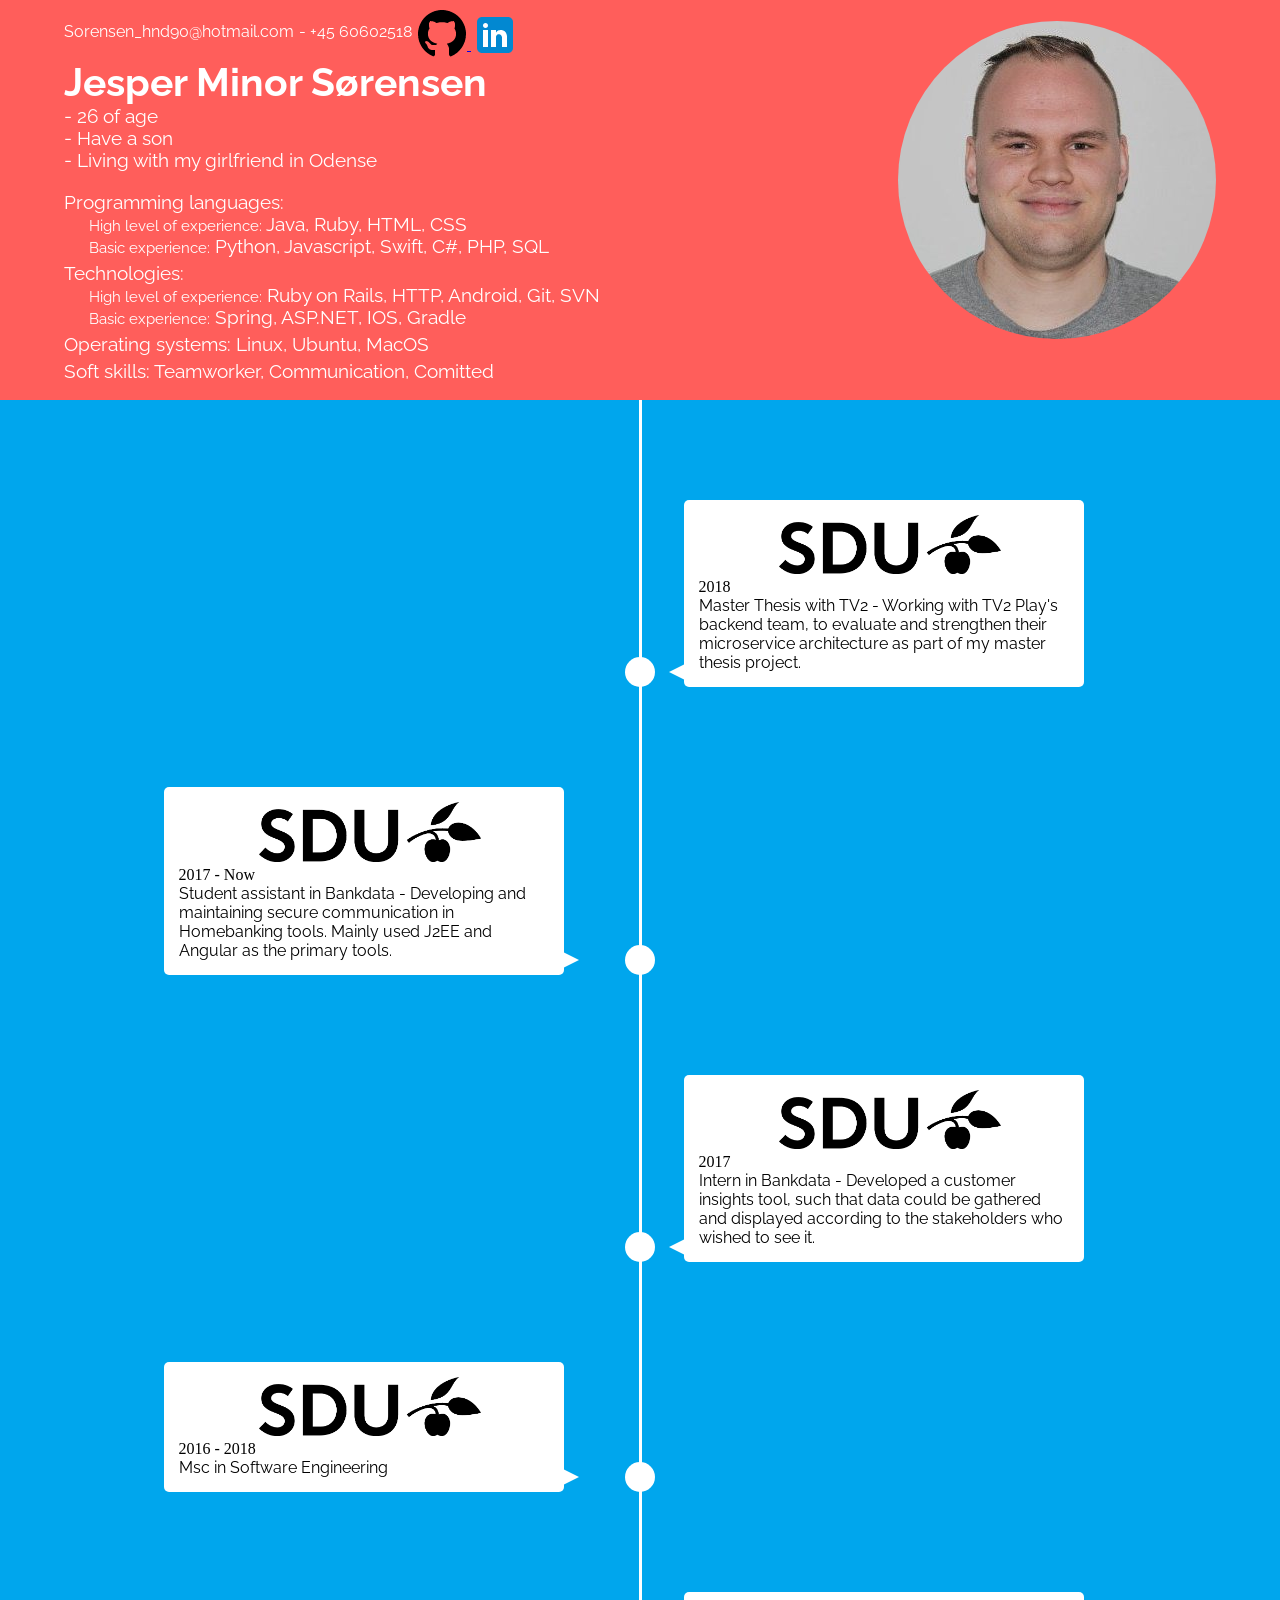
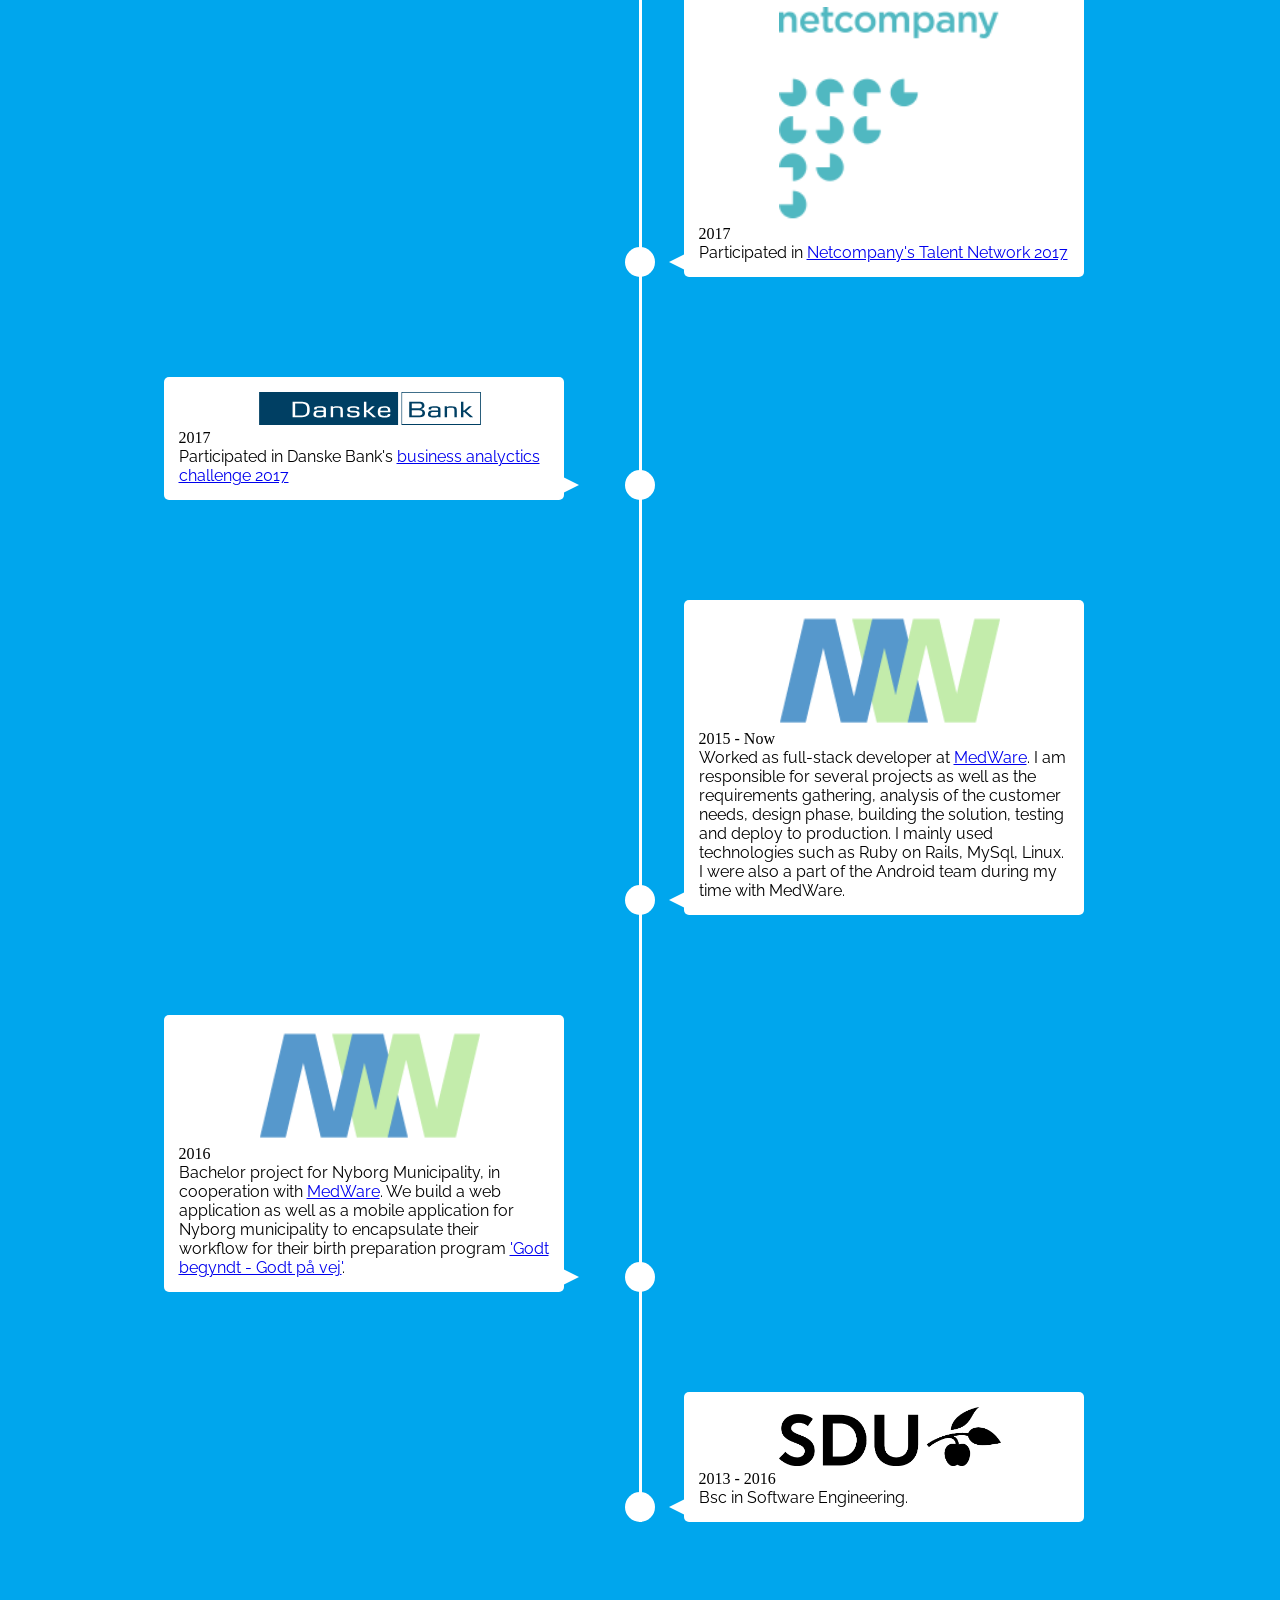
==== index.html @ 46b42d64 "Update of CV" ====
<!DOCTYPE html>
<html>

<head>
  <meta charset="UTF-8">
  <meta name="viewport" content="width=device-width" />
  <title>Jesper Minor Sørensen</title>
  <link rel="stylesheet" type="text/css" href="resume.css">
  <link rel="stylesheet" type="text/css" href="content.css">
  <link href="https://fonts.googleapis.com/css?family=Palanquin+Dark" rel="stylesheet">
  <link href="https://fonts.googleapis.com/css?family=Raleway" rel="stylesheet">
</head>

<body>
  <section class="intro-container">
    <div class="container">
      <div class="contact">
        <a href="https://github.com/min90">
          <img class="thumbnail" src="Images/github.png" alt="Github" title="Github profile" />
        </a>
        <a href="https://www.linkedin.com/in/jemiso/">
          <img class="thumbnail" src="Images/LinkedIn-48.png" alt="LinkedIn" title="LinkedIn profile" />
        </a>
        <p class="contact-info">
          Sorensen_hnd90@hotmail.com
        </p>
        <p class="contact-info">
          - +45 60602518
        </p>
      </div>
      <h1 class="headline">Jesper Minor Sørensen</h1>
      <ul class="facts">
        <li>
          <span> - </span>26 of age
        </li>
        <li>
          <span> - </span>Have a son
        </li>
        <li>
          <span> - </span>Living with my girlfriend in Odense
        </li>
      </ul>
      <img class="profile-image" src="Images/profile.jpg" alt="Profile Image" title="Jesper"/>
      <div class="skills">
        <p class="info"><span>Programming languages: </span><br/>
          <span class="info-headline">High level of experience:</span> Java, Ruby, HTML, CSS<br/>
          <span class="info-headline">Basic experience:</span> Python, Javascript, Swift, C#, PHP, SQL</p>
        <p class="info">Technologies:<br/>
        <span class="info-headline">High level of experience:</span> Ruby on Rails, HTTP, Android, Git, SVN</br>
        <span class="info-headline">Basic experience:</span> Spring, ASP.NET, IOS, Gradle</br></p>

        <p class="info">Operating systems: Linux, Ubuntu, MacOS <br></p>
        <p class="info">Soft skills: Teamworker, Communication, Comitted</br></p>
      </div>
    </div>
  </section>
    <section class="timeline">
      <ul>
        <li>
          <div>
            <img class="img-stock" src="Images/sdu.png" /><br/>
            <time>2018</time><br/>
            <p class="info">
              Master Thesis with TV2 - Working with TV2 Play's backend team, to evaluate and strengthen their microservice architecture as part of my master thesis project.
            </p>
          </div>
        </li>
         <li>
          <div>
            <img class="img-stock" src="Images/sdu.png" /><br/>
            <time>2017 - Now</time><br/>
            <p class="info">
              Student assistant in Bankdata - Developing and maintaining secure communication in Homebanking tools. Mainly used J2EE and Angular as the primary tools.
            </p>
          </div>
        </li>
        <li>
          <div>
            <img class="img-stock" src="Images/sdu.png" /><br/>
            <time>2017</time><br/>
            <p class="info">
              Intern in Bankdata - Developed a customer insights tool, such that data could be gathered and displayed according to the stakeholders who wished to see it.
            </p>
          </div>
        </li>
        <li>
          <div>
            <img class="img-stock" src="Images/sdu.png" /><br/>
            <time>2016 - 2018</time><br/>
            <p class="info">
              Msc in Software Engineering
            </p>
          </div>
        </li>
        <li>
          <div>
            <img class="img-stock" src="Images/Footer-logo-lightblue.png" /><br/>
            <time>2017</time><br/>
            <p class="info">
              Participated in
              <a href="https://www.netcompany.com/da/events/Netcompany%20Talent%20Network">Netcompany's Talent Network 2017</a>
            </p>
          </div>
        </li>
        <li>
          <div>
            <img class="img-stock" src="Images/danske-bank-logo.svg" /><br/>
            <time>2017</time><br/>
            <p class="info">
              Participated in Danske Bank's
              <a href="http://danskebank.dk/ressources/campaign-pages/business-analytics-challenge">business analyctics challenge 2017</a>
            </p>
          </div>
        </li>
        <li>
          <div>
            <img class="img-stock" src="Images/avatar.png" /><br/>
            <time>2015 - Now</time><br/>
            <p class="info">
              Worked as full-stack developer at <a href="http://www.medware.dk">MedWare</a>. I am responsible for several projects as well as the requirements
              gathering, analysis of the customer needs, design phase, building the solution, testing and deploy to production.
              I mainly used technologies such as Ruby on Rails, MySql, Linux.
              I were also a part of the Android team during my time with MedWare.
            </p>
          </div>
        </li>
        <li>
          <div>
            <img class="img-stock" src="Images/avatar.png" /><br/>
            <time>2016</time><br/>
            <p class="info">
              Bachelor project for Nyborg Municipality, in cooperation with <a href="http://www.medware.dk">MedWare</a>.
              We build a web application as well as a mobile application for Nyborg municipality to encapsulate their workflow
              for their birth preparation program <a href="http://www.nyborg.dk/da/Borger/Sundhed/Sundhedsplejen/Godt-begyndt,-Godt-p%C3%A5-vej">'Godt begyndt - Godt på vej'</a>.
            </p>
          </div>
        </li>
        <li>
          <div>
            <img class="img-stock" src="Images/sdu.png" /><br/>
            <time>2013 - 2016</time><br/>
            <p class="info">
              Bsc in Software Engineering.
            </p>
          </div>
        </li>
      </ul>
    </section>
</body>

</html>
---- resume.css ----
*,
*::before,
*::after {
  margin: 0;
  padding: 0;
  box-sizing: border-box;
}

.intro-container {
  background-color: #FF5E5B;
}

.container {
  width: 90%;
  height: 400px;
  margin: 0 auto;
  max-width: 1200px;
}

.timeline ul li {
  list-style-type: none;
  position: relative;
  width: 3px;
  margin: 0 auto;
  padding-top: 100px;
  background: #fff;
}

.timeline ul li::after {
  content: '';
  position: absolute;
  left: 50%;
  bottom: 0;
  transform: translateX(-50%);
  width: 30px;
  height: 30px;
  border-radius: 50%;
  background: inherit;
}

.timeline ul li div {
  position: relative;
    bottom: 0;
  width: 400px;
  padding: 15px;
  border-radius: 5px;
  background: #fff;
}

.timeline ul li div::before {
  content: '';
  position: absolute;
  bottom: 7px;
  width: 0;
  height: 0;
  border-style: solid;
}

.timeline ul li div .img-stock {
  position: relative;
  left: 80px;
  width: 60%;

}

.timeline ul li:nth-child(odd) div {
  left: 45px;
}

.timeline ul li:nth-child(odd) div::before {
  left: -15px;
  border-width: 8px 16px 8px 0;
  border-color: transparent #fff transparent transparent;
}

.timeline ul li:nth-child(even) div {
  left: -475px;
}

.timeline ul li:nth-child(even) div::before {
  right: -15px;
  border-width: 8px 0 8px 16px;
  border-color: transparent transparent transparent #fff;
}

.timeline ul li div .info {
  font-family: 'Raleway', sans-serif;
}

@media screen and (max-width: 900px) {
  .timeline ul li div {
    width: 250px;
  }
  .timeline ul li:nth-child(even) div {
    left: -289px; /*250+45-6*/
  }
}

@media screen and (max-width: 600px) {
  .timeline ul li {
    margin-left: 20px;
  }

  .timeline ul li div {
    width: calc(100vw - 91px);
  }

  .timeline ul li:nth-child(even) div {
    left: 45px;
  }

  .timeline ul li:nth-child(even) div::before {
    left: -15px;
    border-width: 8px 16px 8px 0;
    border-color: transparent #fff transparent transparent;
  }
}
---- content.css ----
body {
  background-color: #00A6ED;
  box-sizing: border-box;
  padding-bottom: 100px;
}

.headline {
  padding-top: 5px;
  font-family: 'Raleway', sans-serif;
  font-size: 39px;
  text-align: left;
  color: #fff;
}

.contact {

}

.contact-info {
  padding-top: 22px;
  padding-right: 5px;
  float: left;
  font-size: 1.0em;
  font-family: 'Raleway', sans-serif;
  color: #fff;
}

.facts {
  list-style: none;
}

.facts li {
       color: #fff;
       position: relative;
       border-radius: 0em 2px 1em 1em;
       font-size: 1.2em;
       font-family: 'Raleway', sans-serif;
}

.profile-image {
  margin-top: -150px;
  border-radius: 50%;
  float: right;
}

.thumbnail {
  border-radius: 4px;
  padding-top: 9px;
  margin-bottom: -9px;
  transition: all .2s ease-in-out;
}

.thumbnail:hover {
    cursor: pointer;
    transform: scale(1.2);
}

.skills .info-headline {
  padding-left: 25px;
  font-size: 15px;
}

.skills {
  padding-top: 20px;
}

.skills .info {
  color: #fff;
  position: relative;
  font-size: 1.2em;
  font-family: 'Raleway', sans-serif;
  padding-bottom: 5px;
}

@media screen and (max-width: 600px) {
  .profile-image {
    margin-top: -200px;
    border-radius: 50%;
    float: right;
  }

}
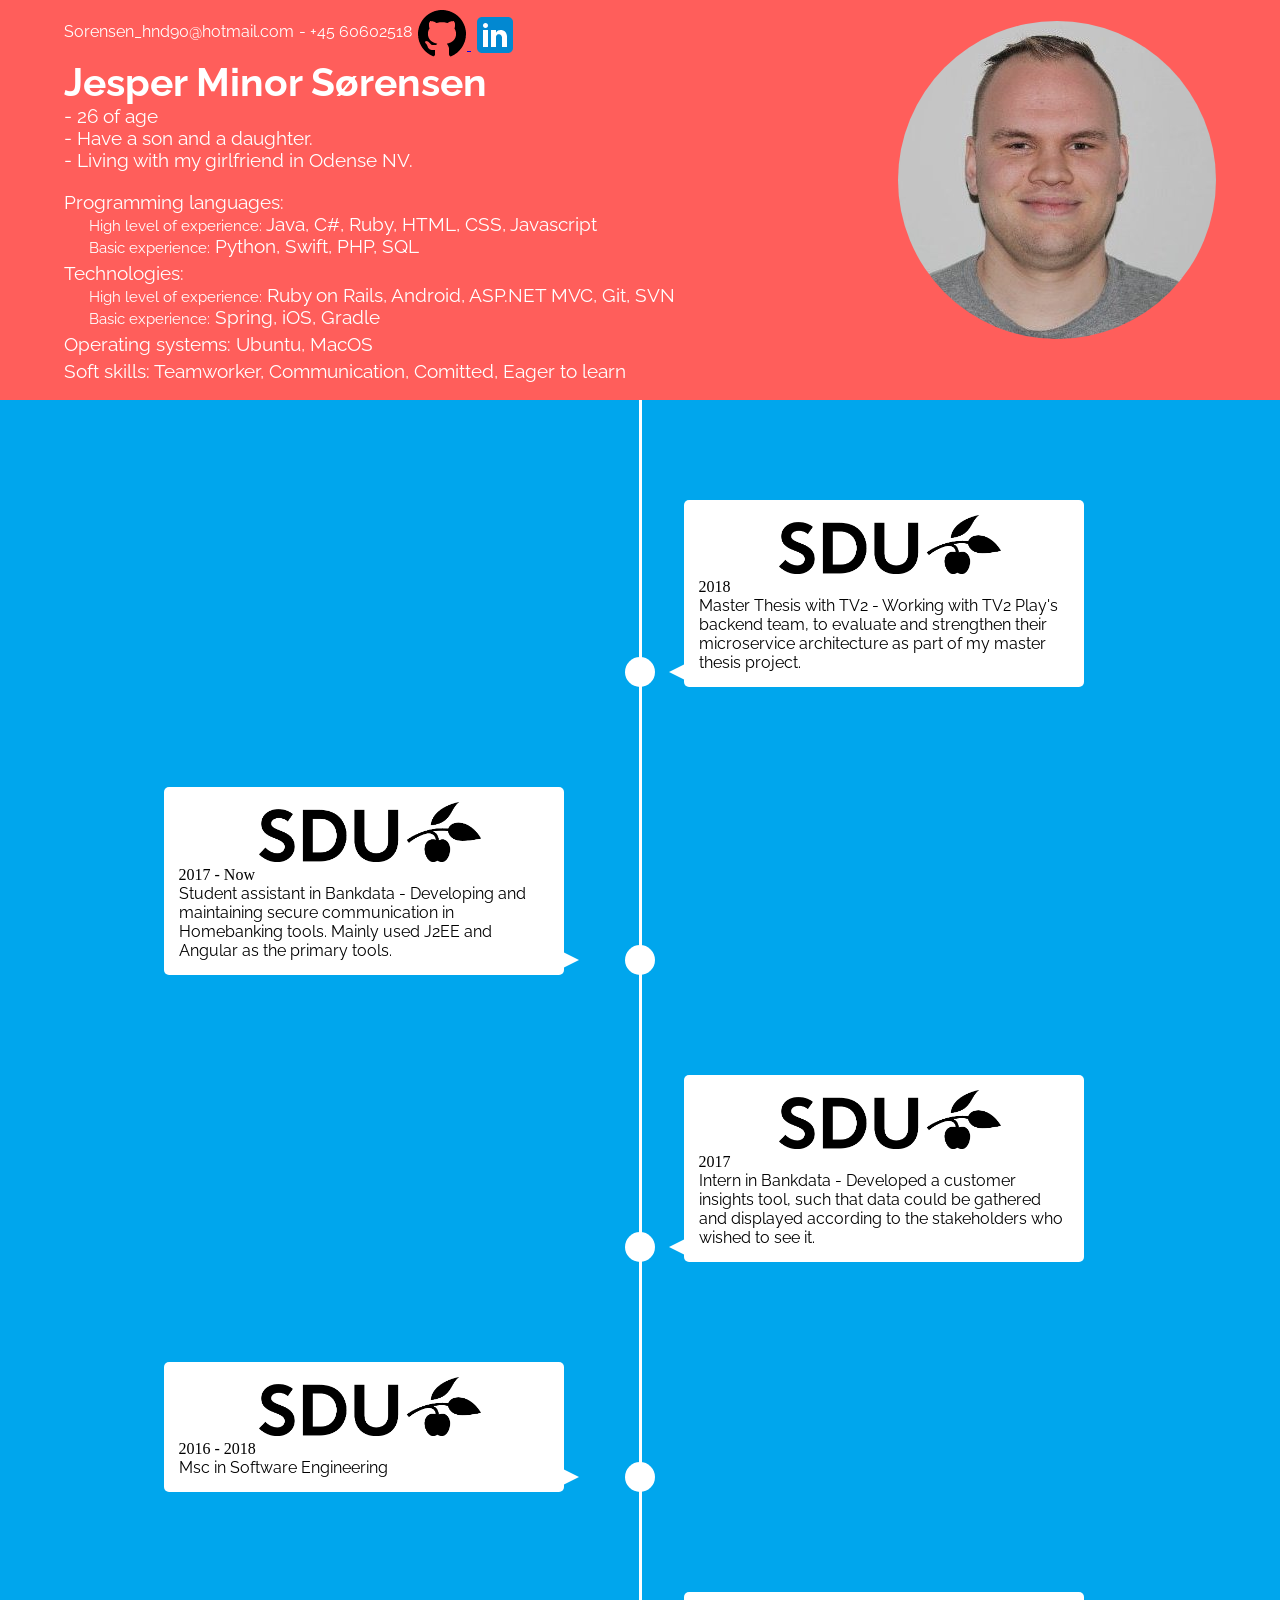
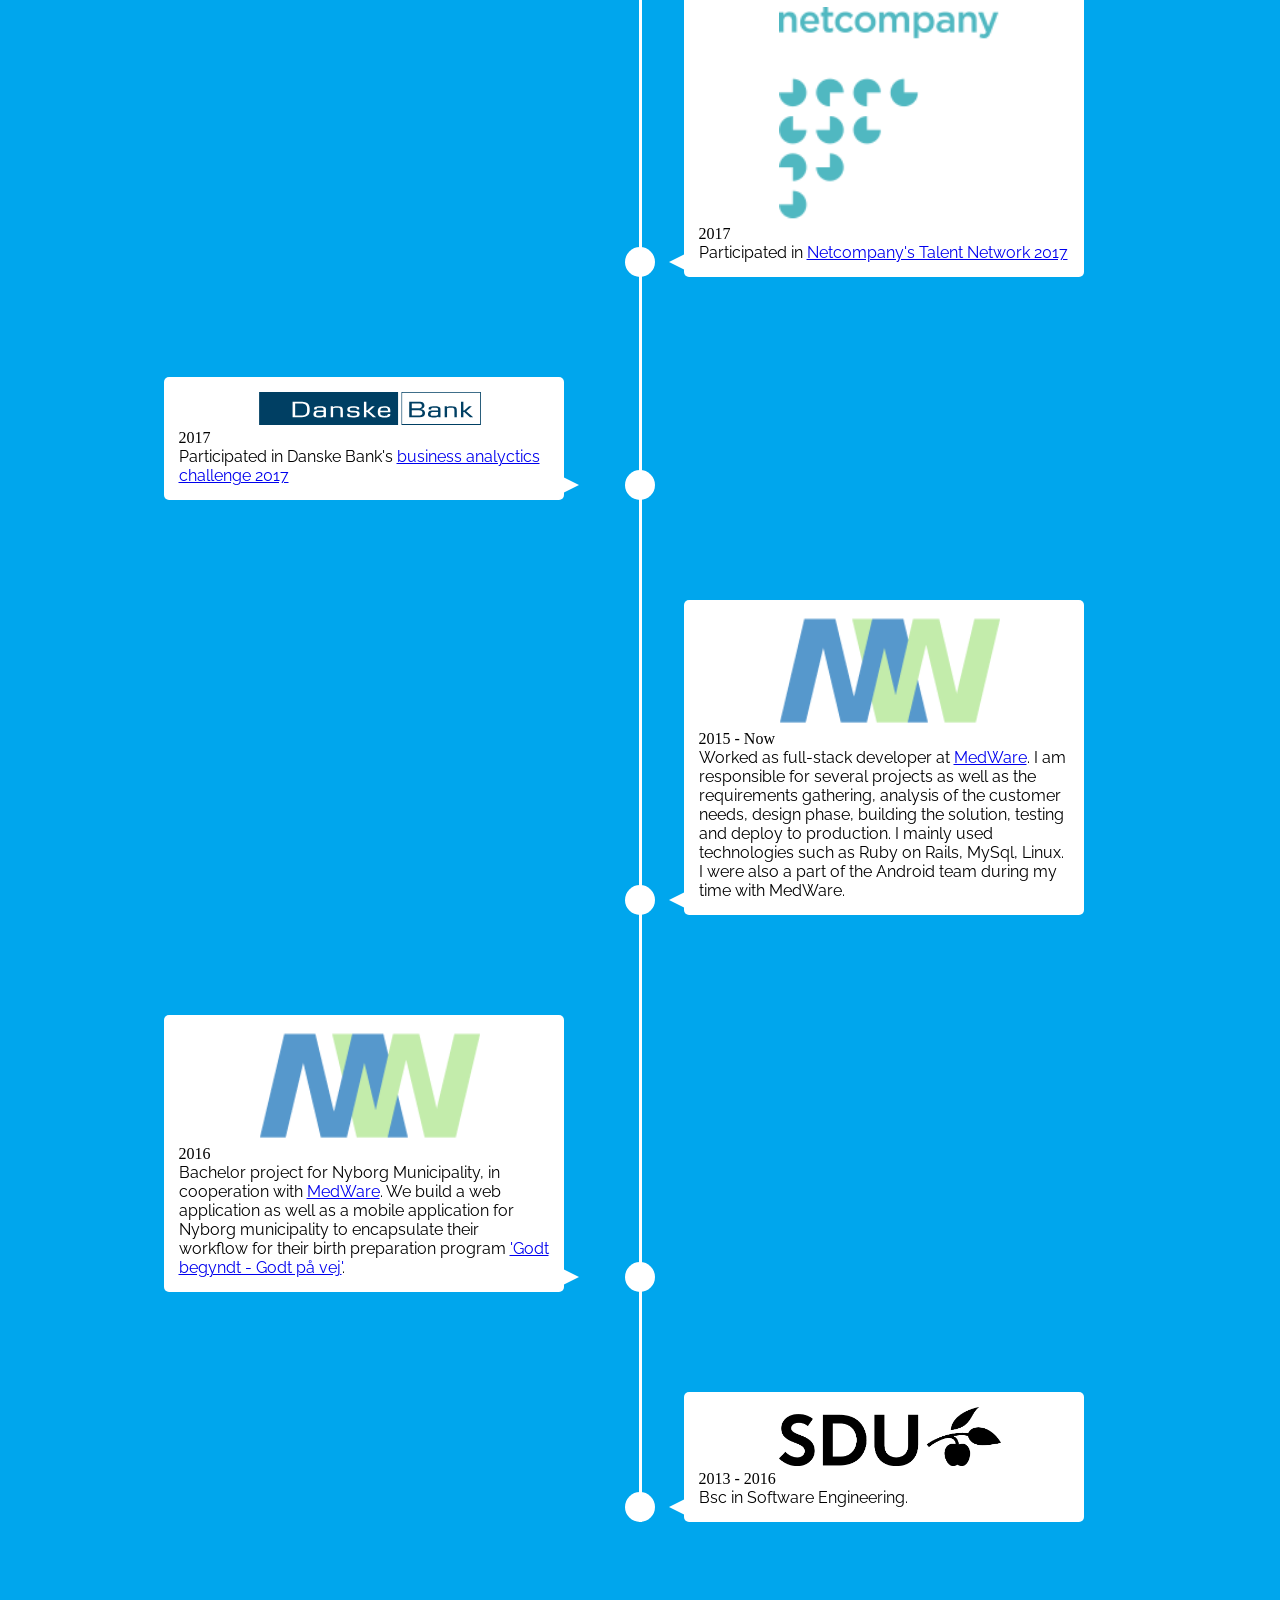
==== commit ce8bb8af: "Update af personal info" ====
--- a/index.html
+++ b/index.html
@@ -34,23 +34,23 @@
           <span> - </span>26 of age
         </li>
         <li>
-          <span> - </span>Have a son
+          <span> - </span>Have a son and a daughter.
         </li>
         <li>
-          <span> - </span>Living with my girlfriend in Odense
+          <span> - </span>Living with my girlfriend in Odense NV.
         </li>
       </ul>
       <img class="profile-image" src="Images/profile.jpg" alt="Profile Image" title="Jesper"/>
       <div class="skills">
         <p class="info"><span>Programming languages: </span><br/>
-          <span class="info-headline">High level of experience:</span> Java, Ruby, HTML, CSS<br/>
-          <span class="info-headline">Basic experience:</span> Python, Javascript, Swift, C#, PHP, SQL</p>
+          <span class="info-headline">High level of experience:</span> Java, C#, Ruby, HTML, CSS, Javascript<br/>
+          <span class="info-headline">Basic experience:</span> Python, Swift, PHP, SQL</p>
         <p class="info">Technologies:<br/>
-        <span class="info-headline">High level of experience:</span> Ruby on Rails, HTTP, Android, Git, SVN</br>
-        <span class="info-headline">Basic experience:</span> Spring, ASP.NET, IOS, Gradle</br></p>
+        <span class="info-headline">High level of experience:</span> Ruby on Rails, Android, ASP.NET MVC, Git, SVN</br>
+        <span class="info-headline">Basic experience:</span> Spring, iOS, Gradle</br></p>
 
-        <p class="info">Operating systems: Linux, Ubuntu, MacOS <br></p>
-        <p class="info">Soft skills: Teamworker, Communication, Comitted</br></p>
+        <p class="info">Operating systems: Ubuntu, MacOS <br></p>
+        <p class="info">Soft skills: Teamworker, Communication, Comitted, Eager to learn</br></p>
       </div>
     </div>
   </section>
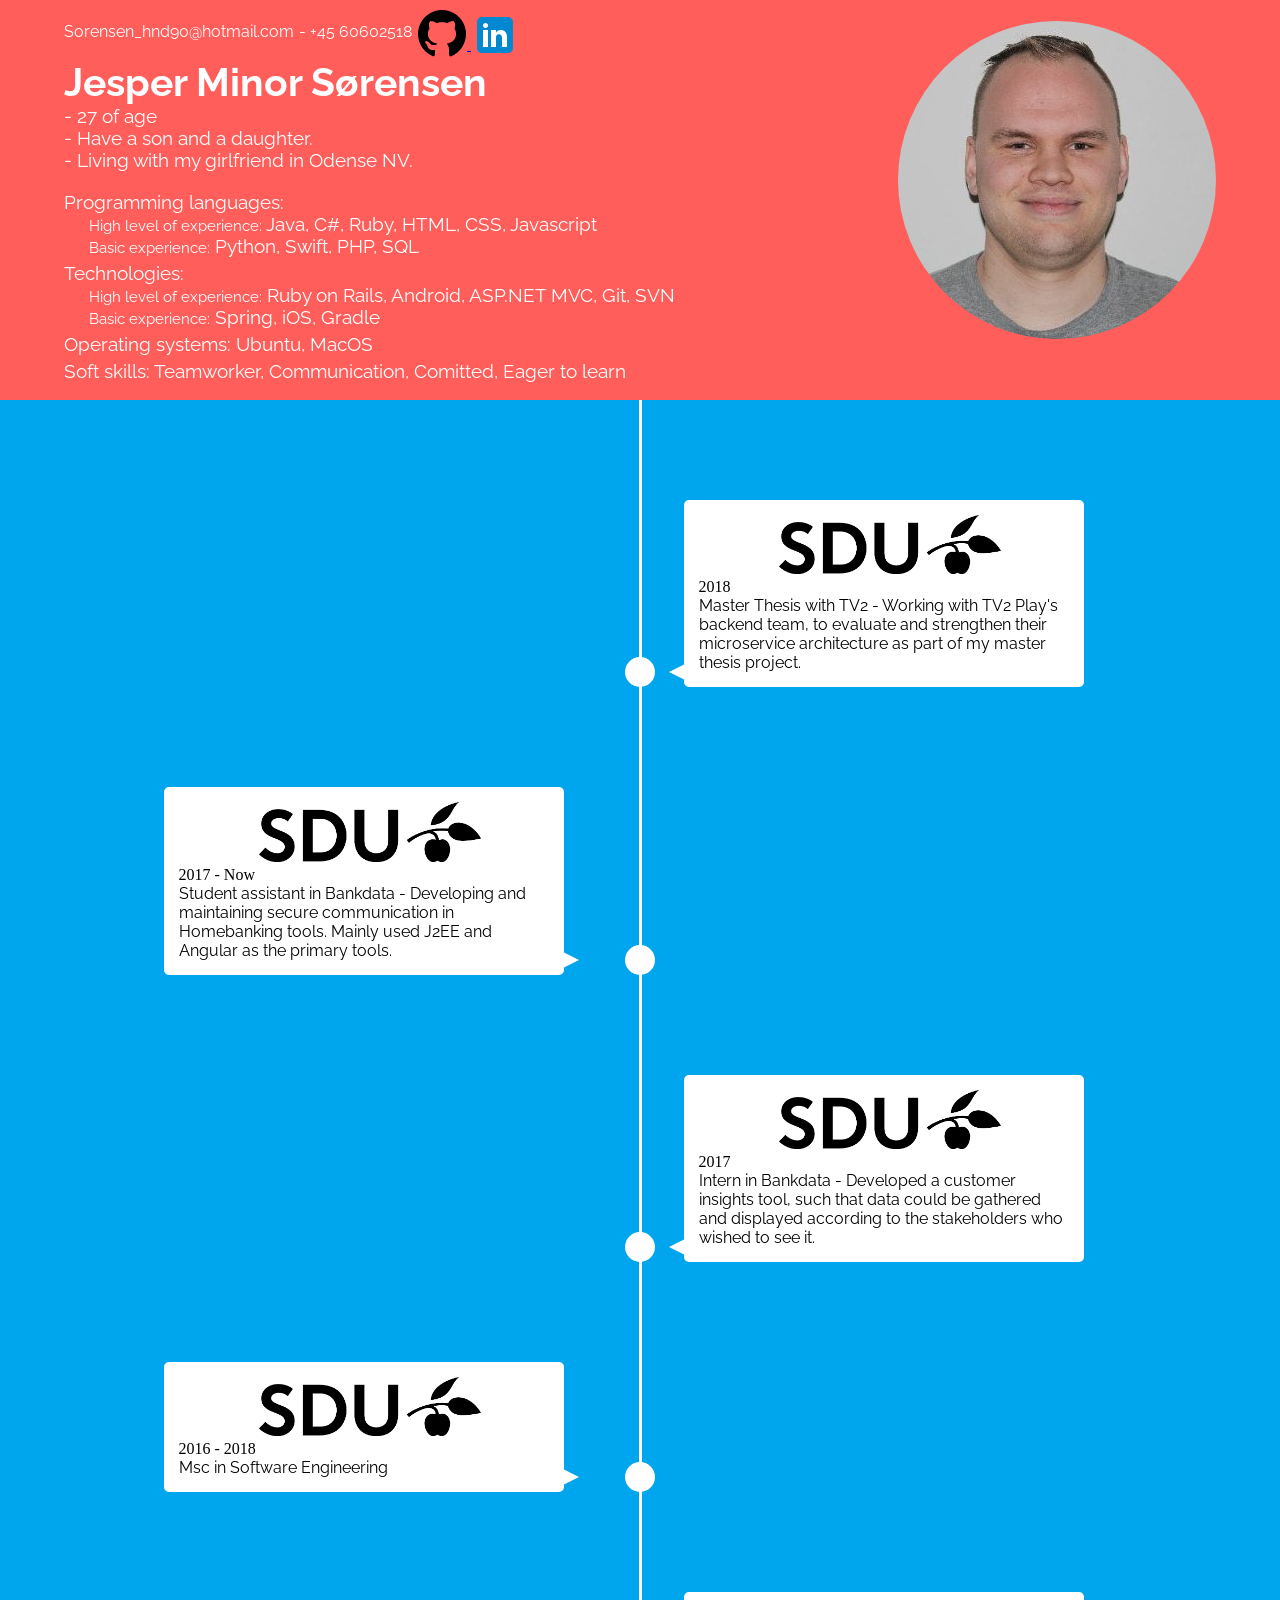
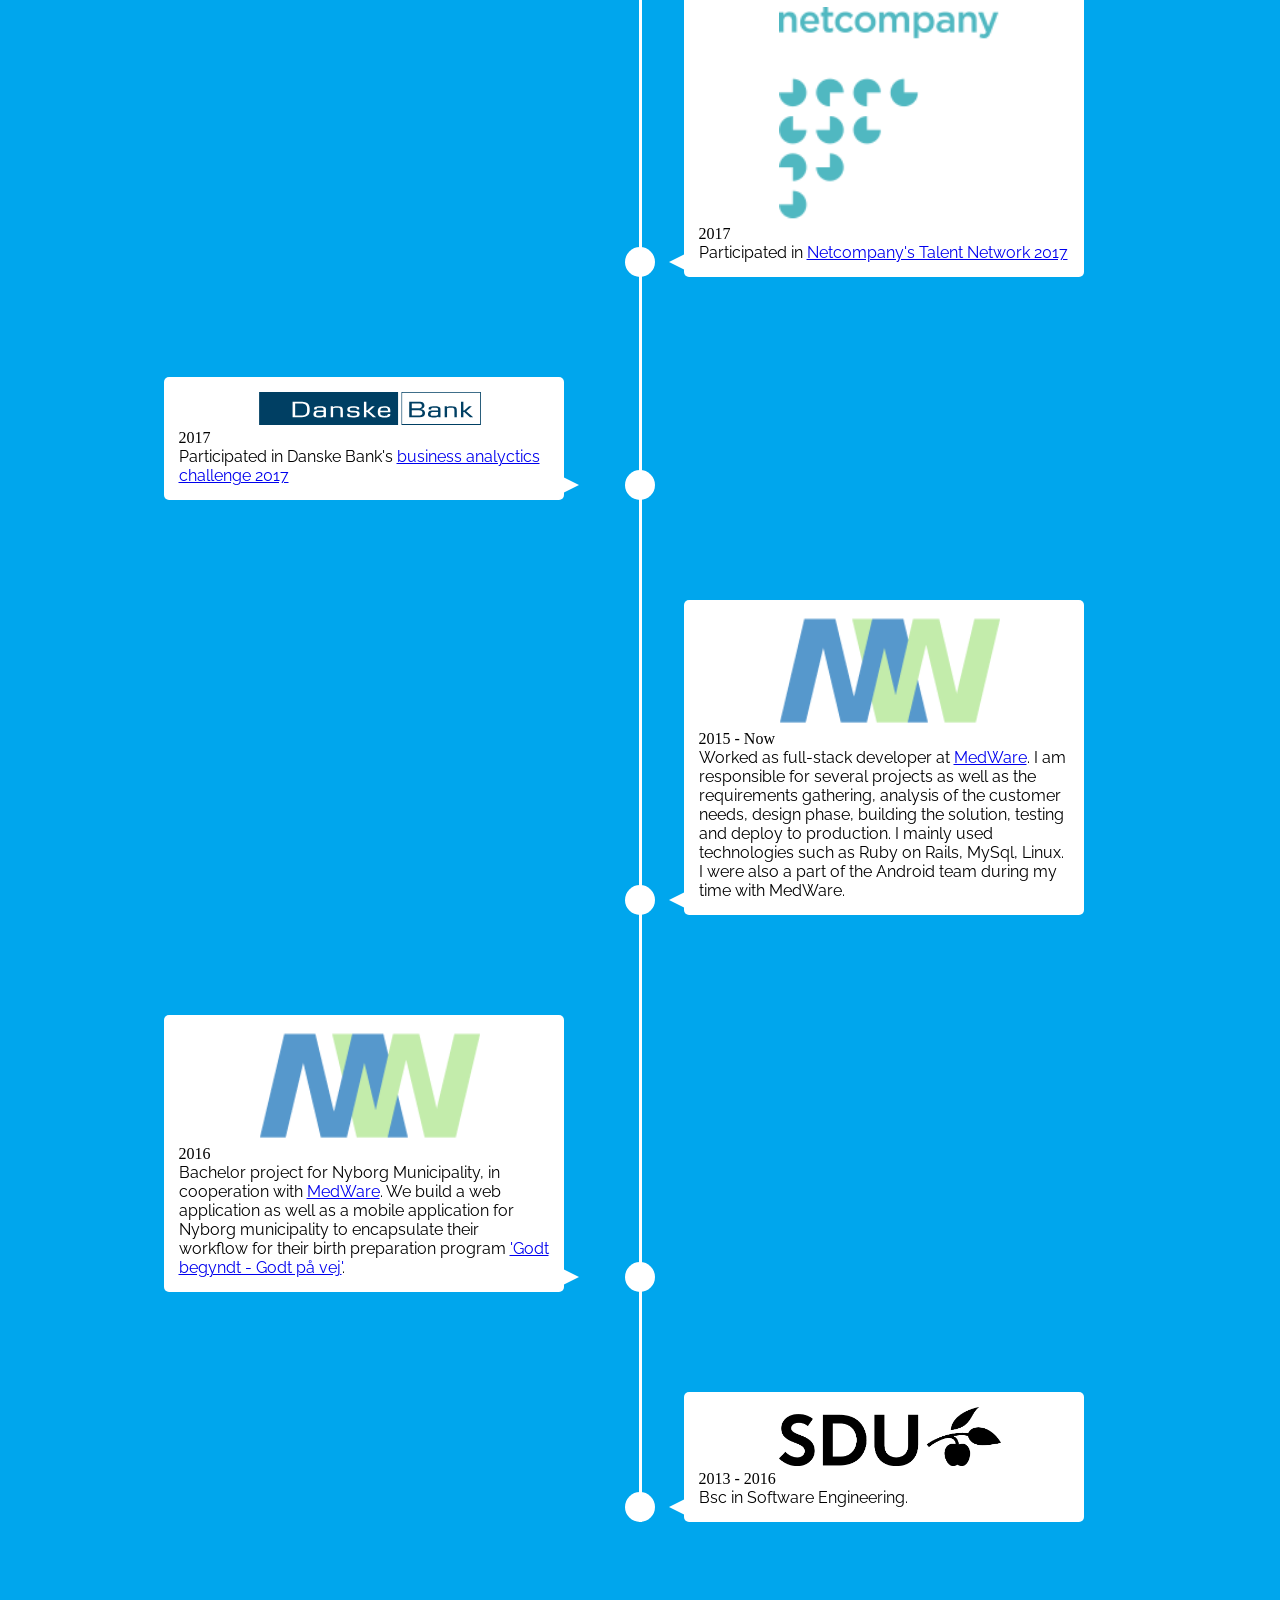
==== commit 9cd764df: "Update index.html" ====
--- a/index.html
+++ b/index.html
@@ -31,7 +31,7 @@
       <h1 class="headline">Jesper Minor Sørensen</h1>
       <ul class="facts">
         <li>
-          <span> - </span>26 of age
+          <span> - </span>27 of age
         </li>
         <li>
           <span> - </span>Have a son and a daughter.
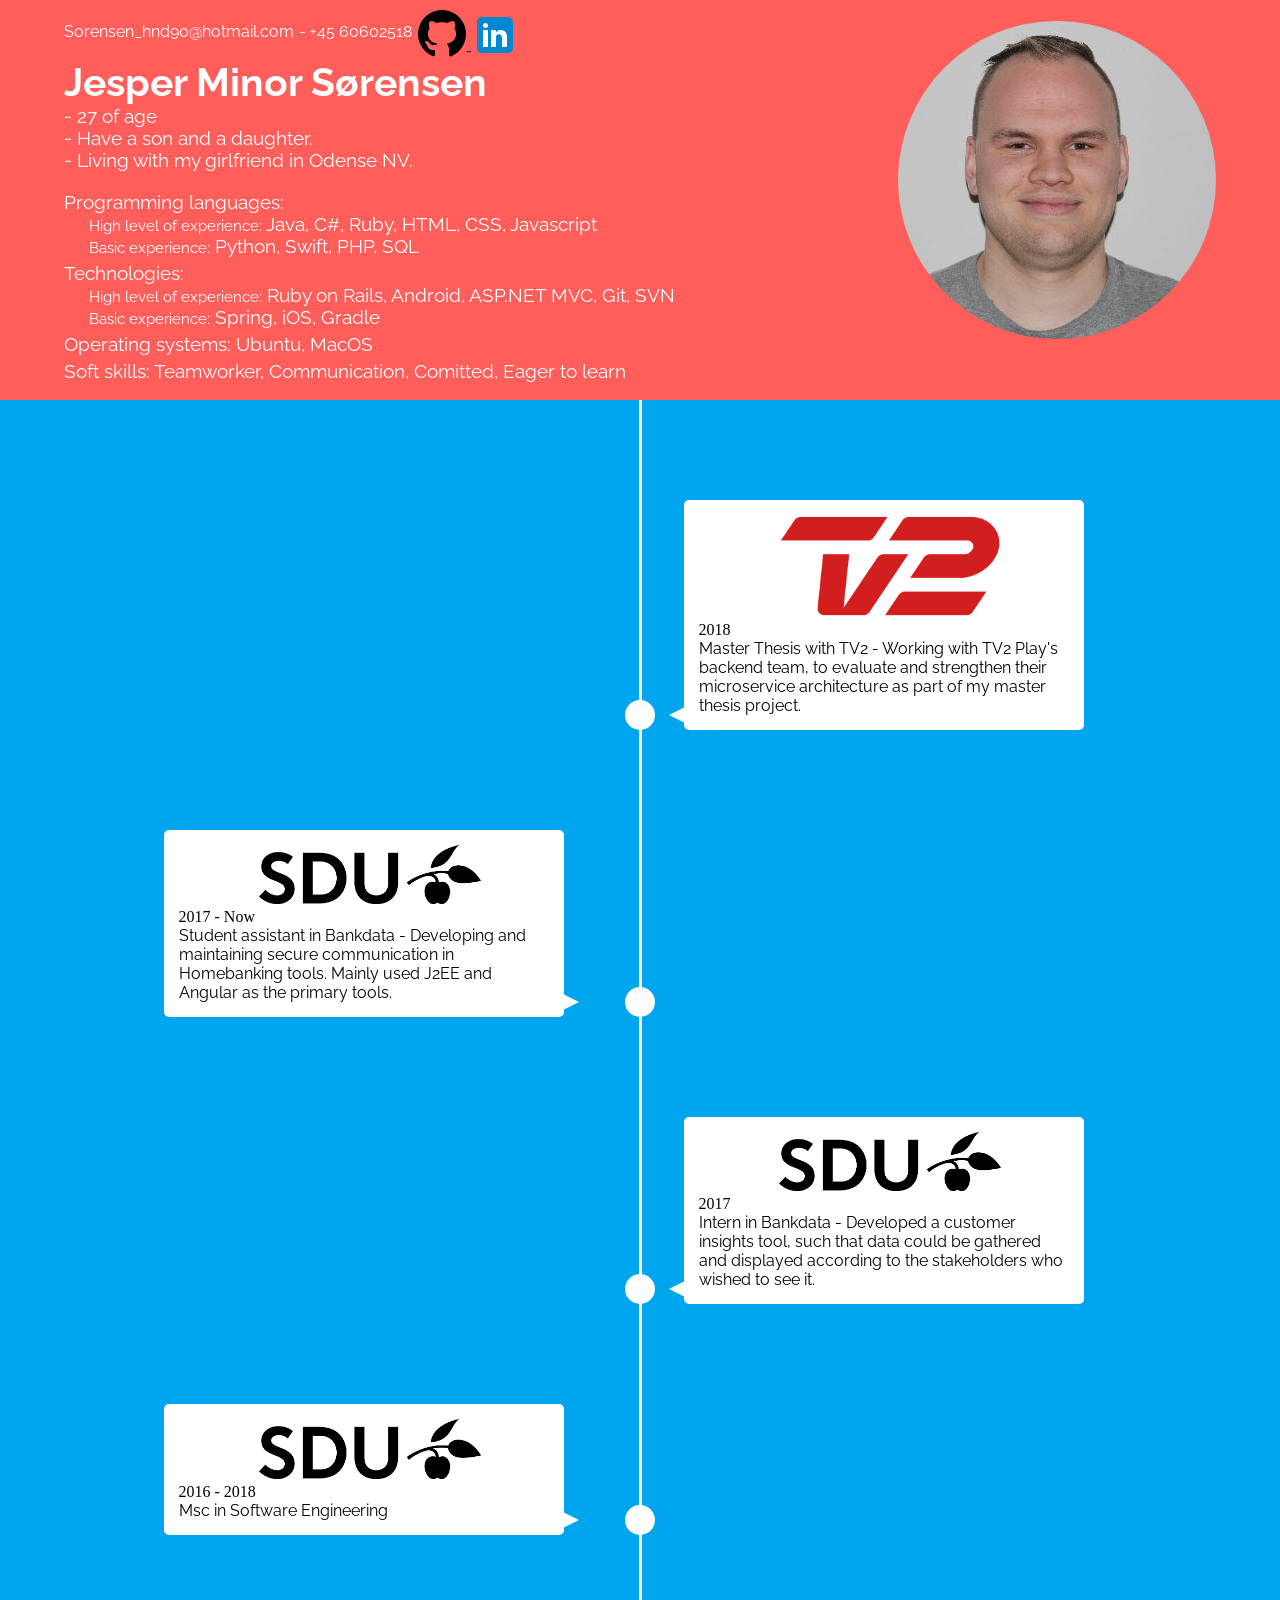
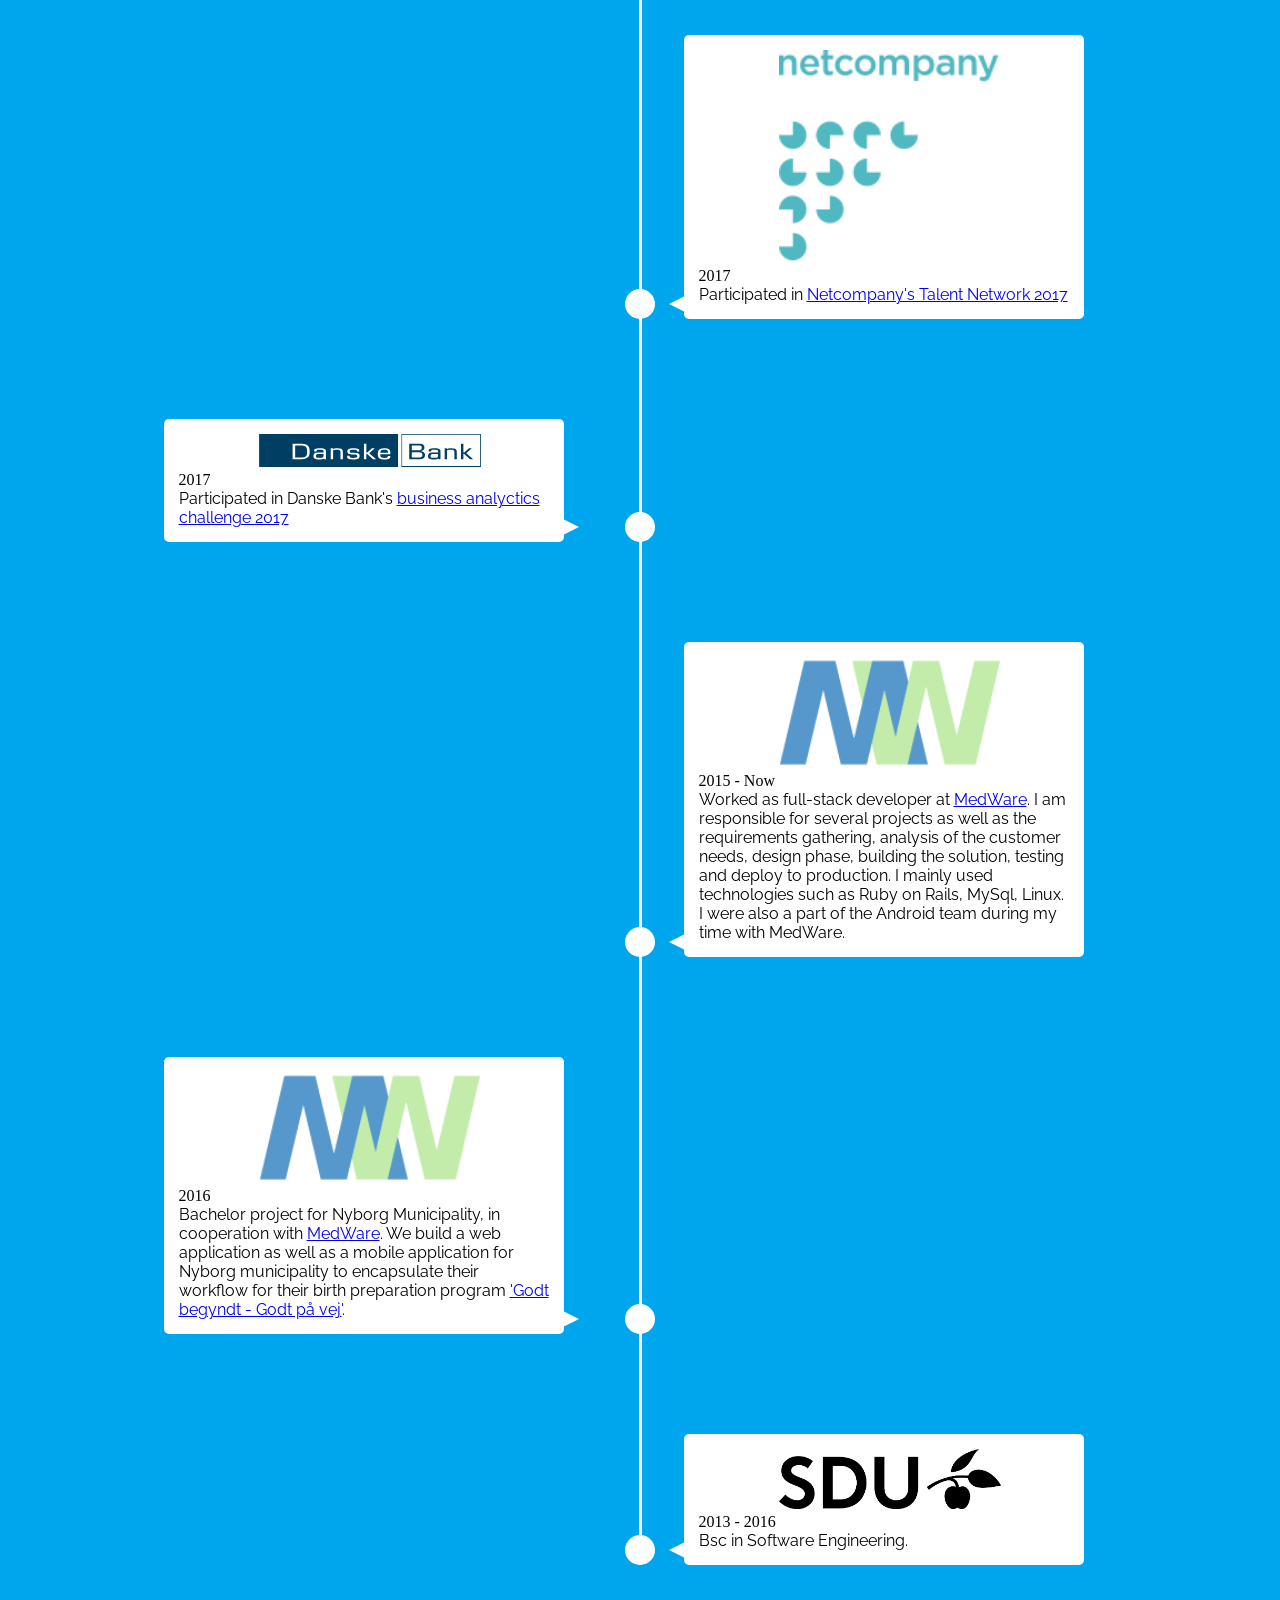
==== commit 8738dd4b: "Update index.html" ====
--- a/index.html
+++ b/index.html
@@ -58,7 +58,7 @@
       <ul>
         <li>
           <div>
-            <img class="img-stock" src="Images/sdu.png" /><br/>
+            <img class="img-stock" src="Images/tv2_RGB.png" /><br/>
             <time>2018</time><br/>
             <p class="info">
               Master Thesis with TV2 - Working with TV2 Play's backend team, to evaluate and strengthen their microservice architecture as part of my master thesis project.
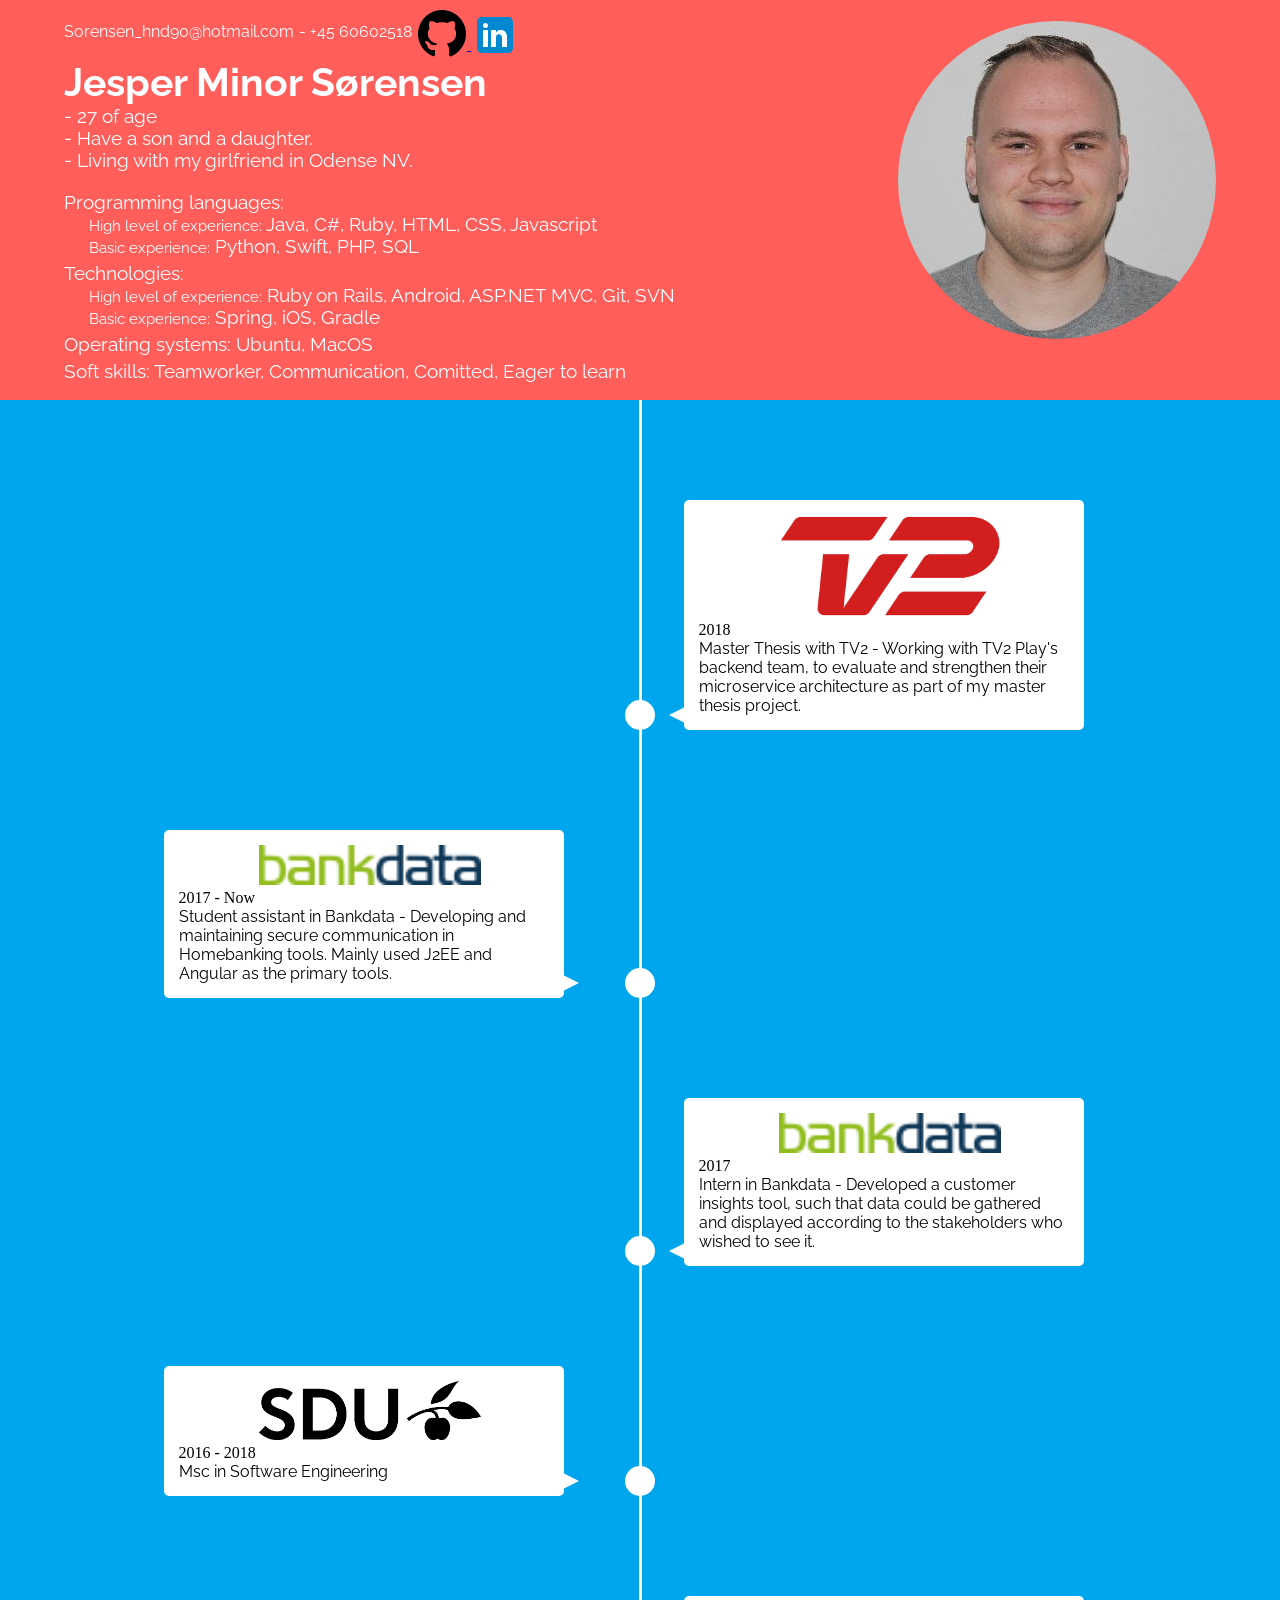
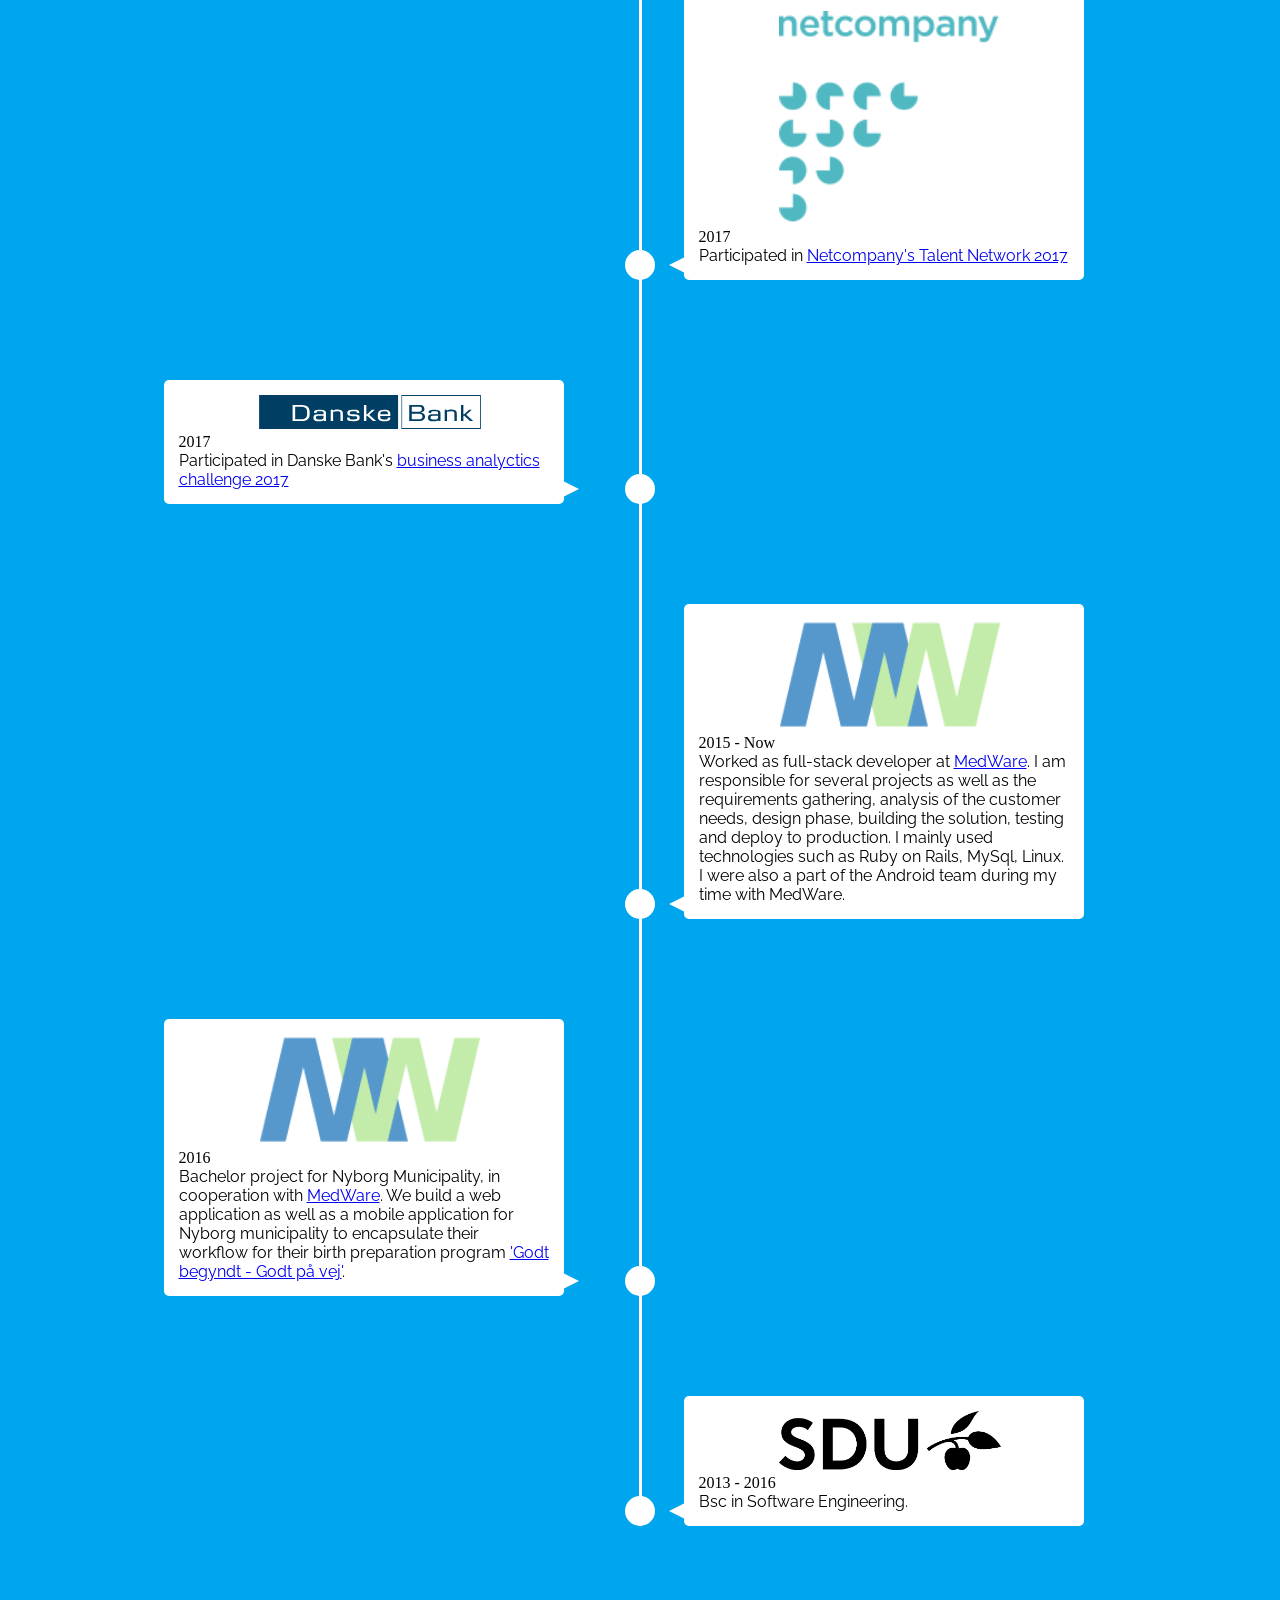
==== commit c528d31f: "Update index.html" ====
--- a/index.html
+++ b/index.html
@@ -67,7 +67,7 @@
         </li>
          <li>
           <div>
-            <img class="img-stock" src="Images/sdu.png" /><br/>
+            <img class="img-stock" src="Images/bd_logo.png" /><br/>
             <time>2017 - Now</time><br/>
             <p class="info">
               Student assistant in Bankdata - Developing and maintaining secure communication in Homebanking tools. Mainly used J2EE and Angular as the primary tools.
@@ -76,7 +76,7 @@
         </li>
         <li>
           <div>
-            <img class="img-stock" src="Images/sdu.png" /><br/>
+            <img class="img-stock" src="Images/bd_logo.png" /><br/>
             <time>2017</time><br/>
             <p class="info">
               Intern in Bankdata - Developed a customer insights tool, such that data could be gathered and displayed according to the stakeholders who wished to see it.
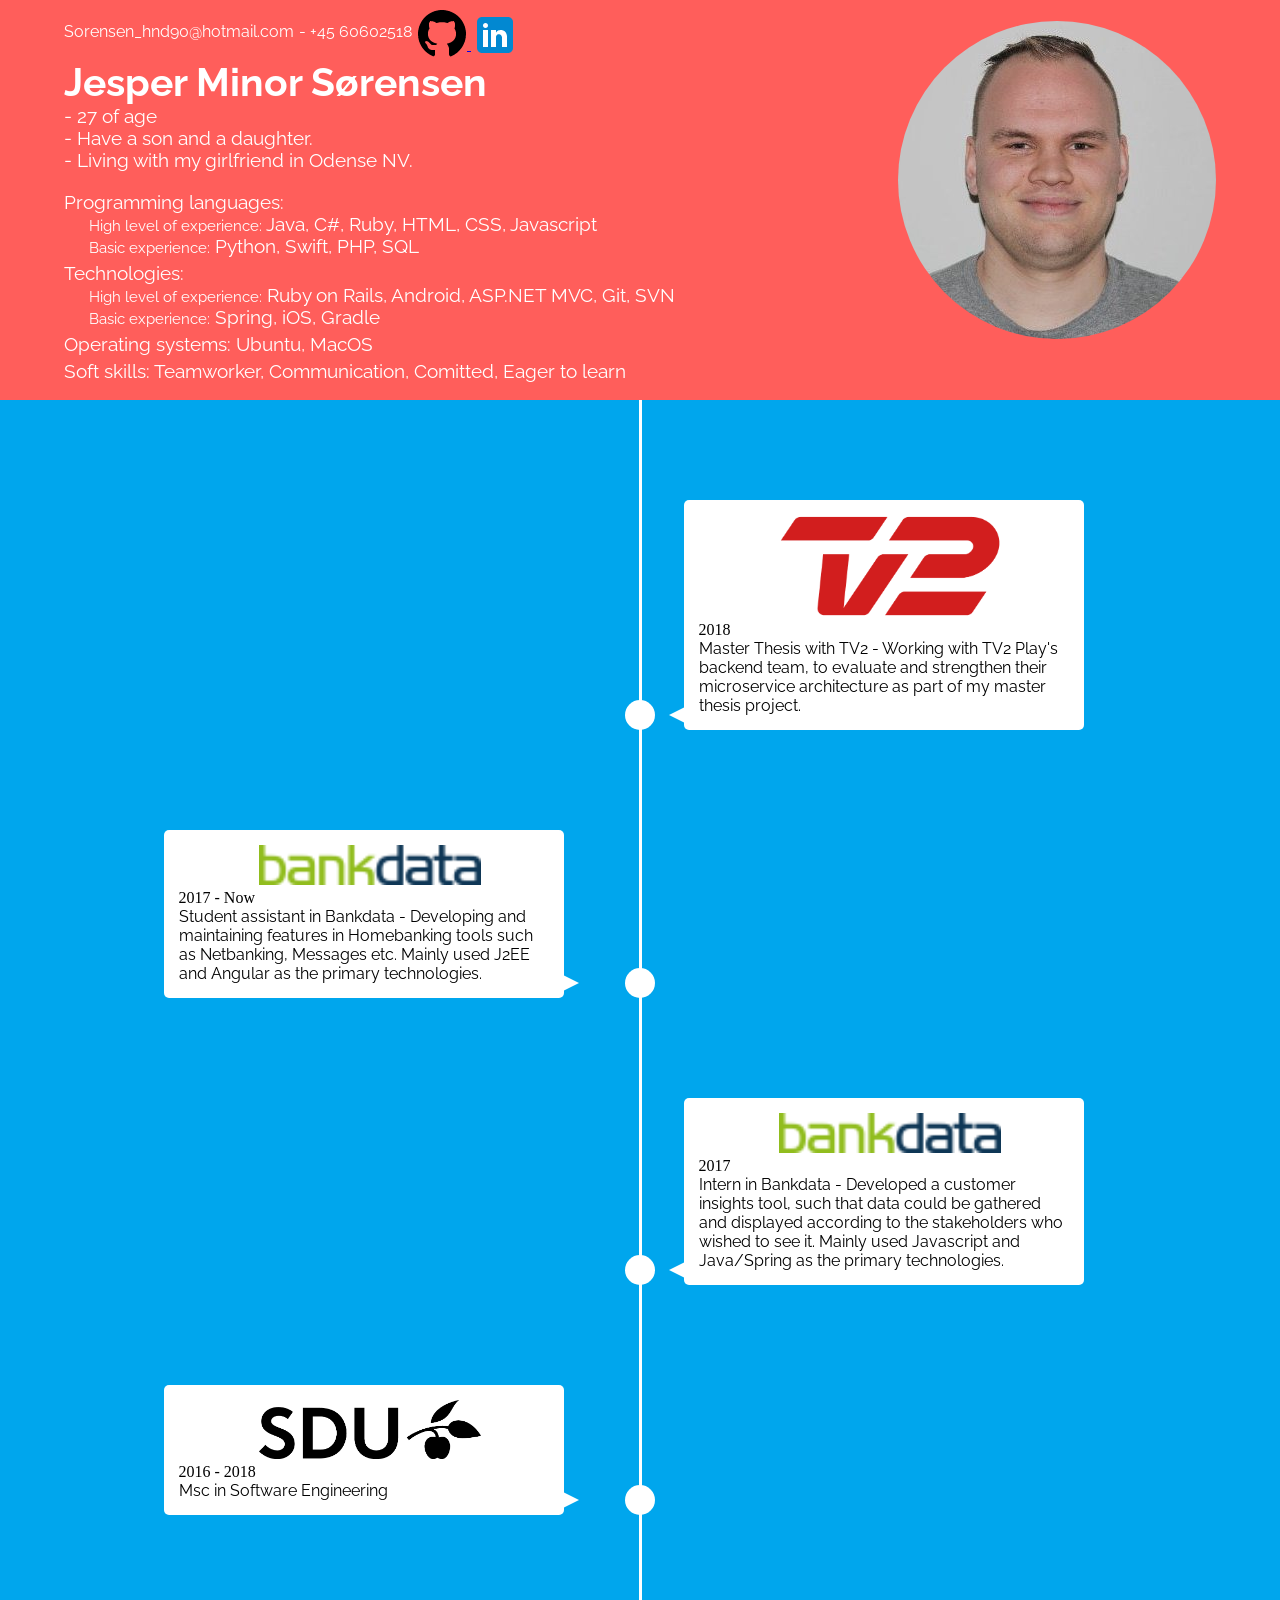
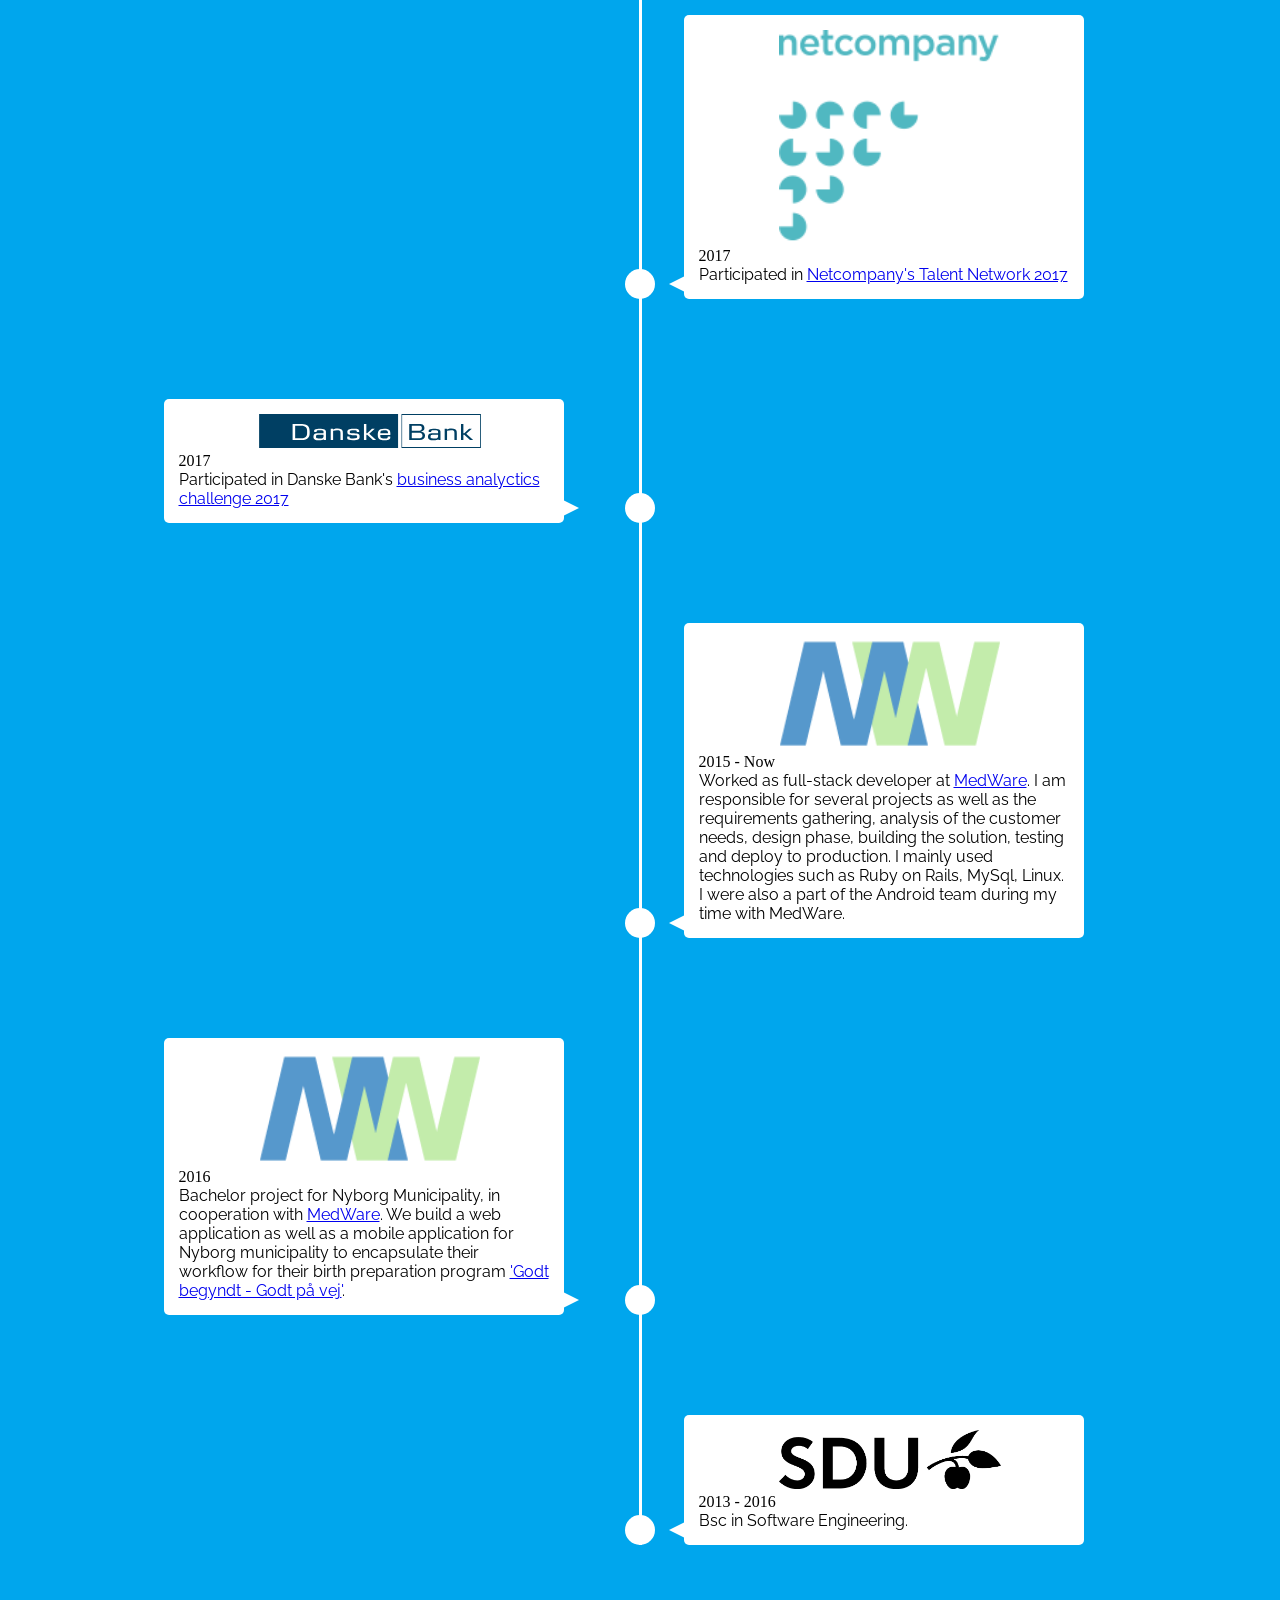
==== commit 685e8688: "Update index.html" ====
--- a/index.html
+++ b/index.html
@@ -70,7 +70,7 @@
             <img class="img-stock" src="Images/bd_logo.png" /><br/>
             <time>2017 - Now</time><br/>
             <p class="info">
-              Student assistant in Bankdata - Developing and maintaining secure communication in Homebanking tools. Mainly used J2EE and Angular as the primary tools.
+              Student assistant in Bankdata - Developing and maintaining features in Homebanking tools such as Netbanking, Messages etc. Mainly used J2EE and Angular as the primary technologies.
             </p>
           </div>
         </li>
@@ -79,7 +79,7 @@
             <img class="img-stock" src="Images/bd_logo.png" /><br/>
             <time>2017</time><br/>
             <p class="info">
-              Intern in Bankdata - Developed a customer insights tool, such that data could be gathered and displayed according to the stakeholders who wished to see it.
+              Intern in Bankdata - Developed a customer insights tool, such that data could be gathered and displayed according to the stakeholders who wished to see it. Mainly used Javascript and Java/Spring as the primary technologies.
             </p>
           </div>
         </li>
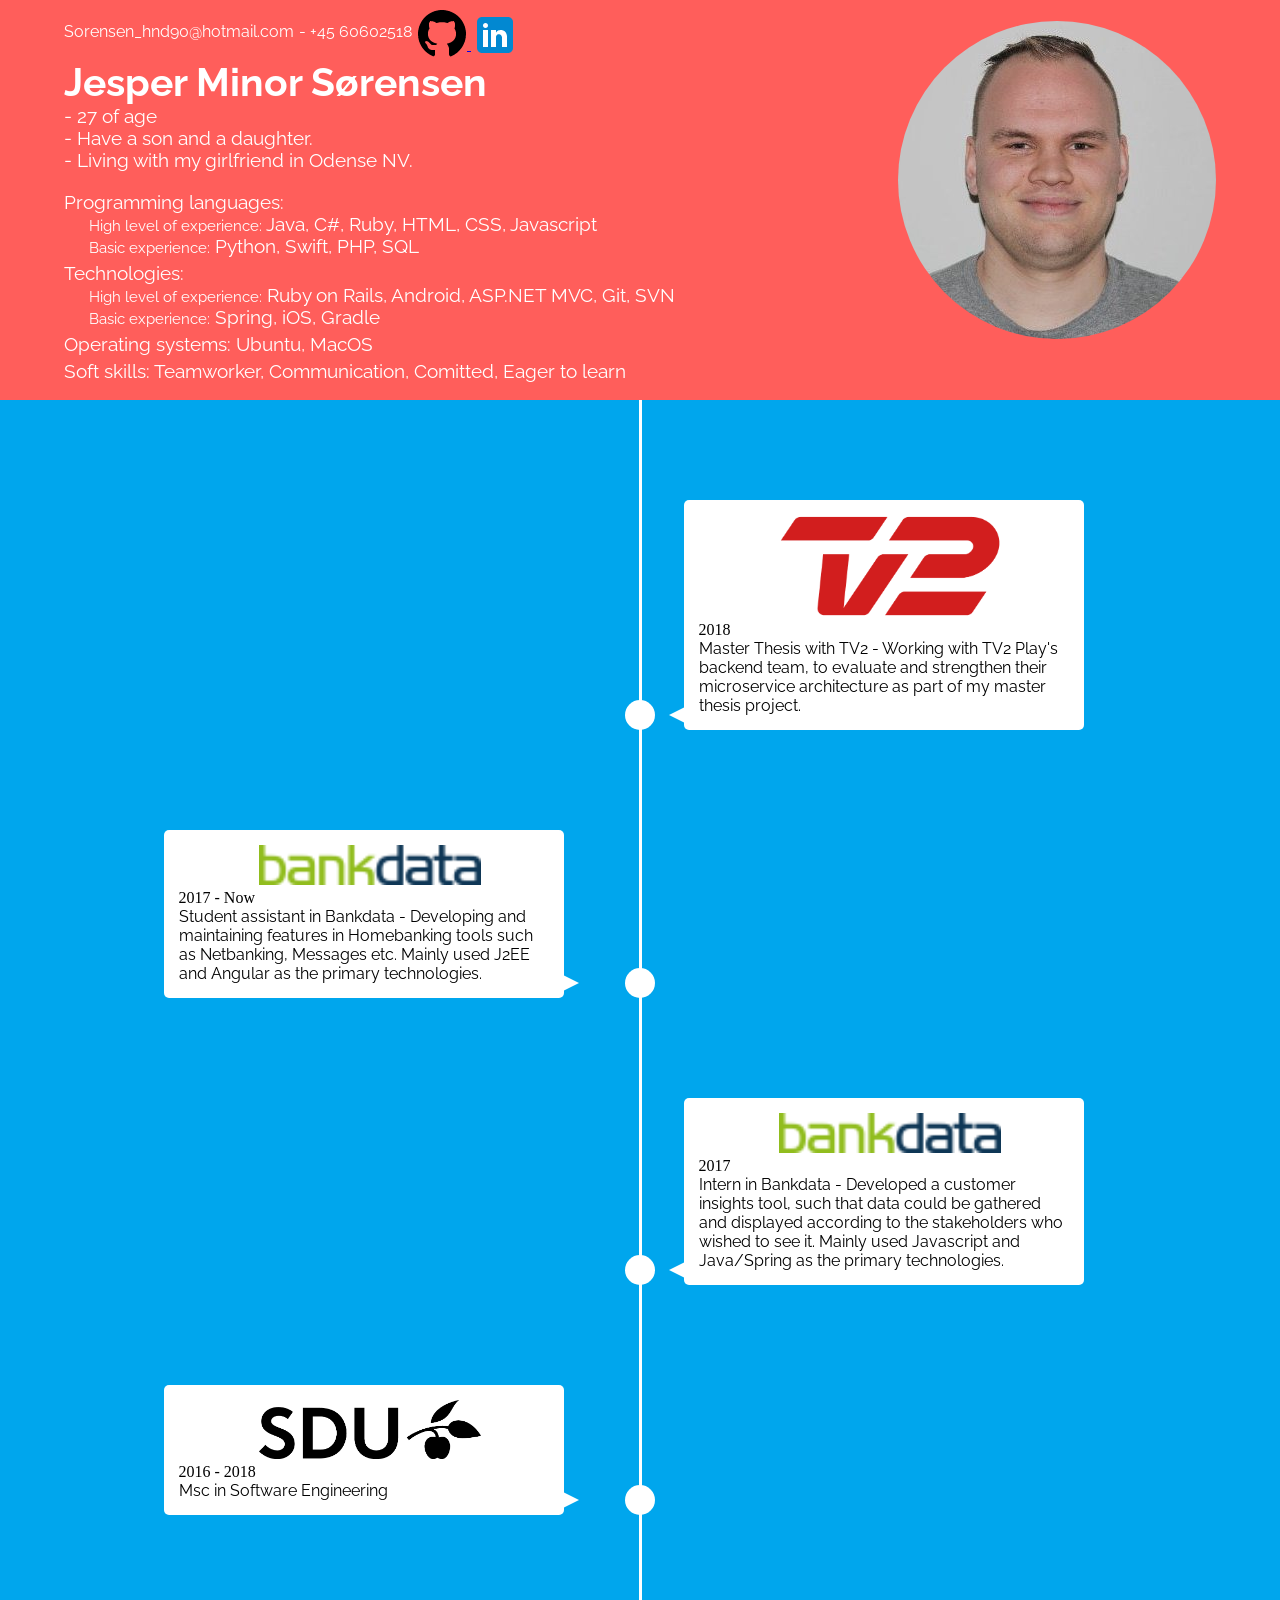
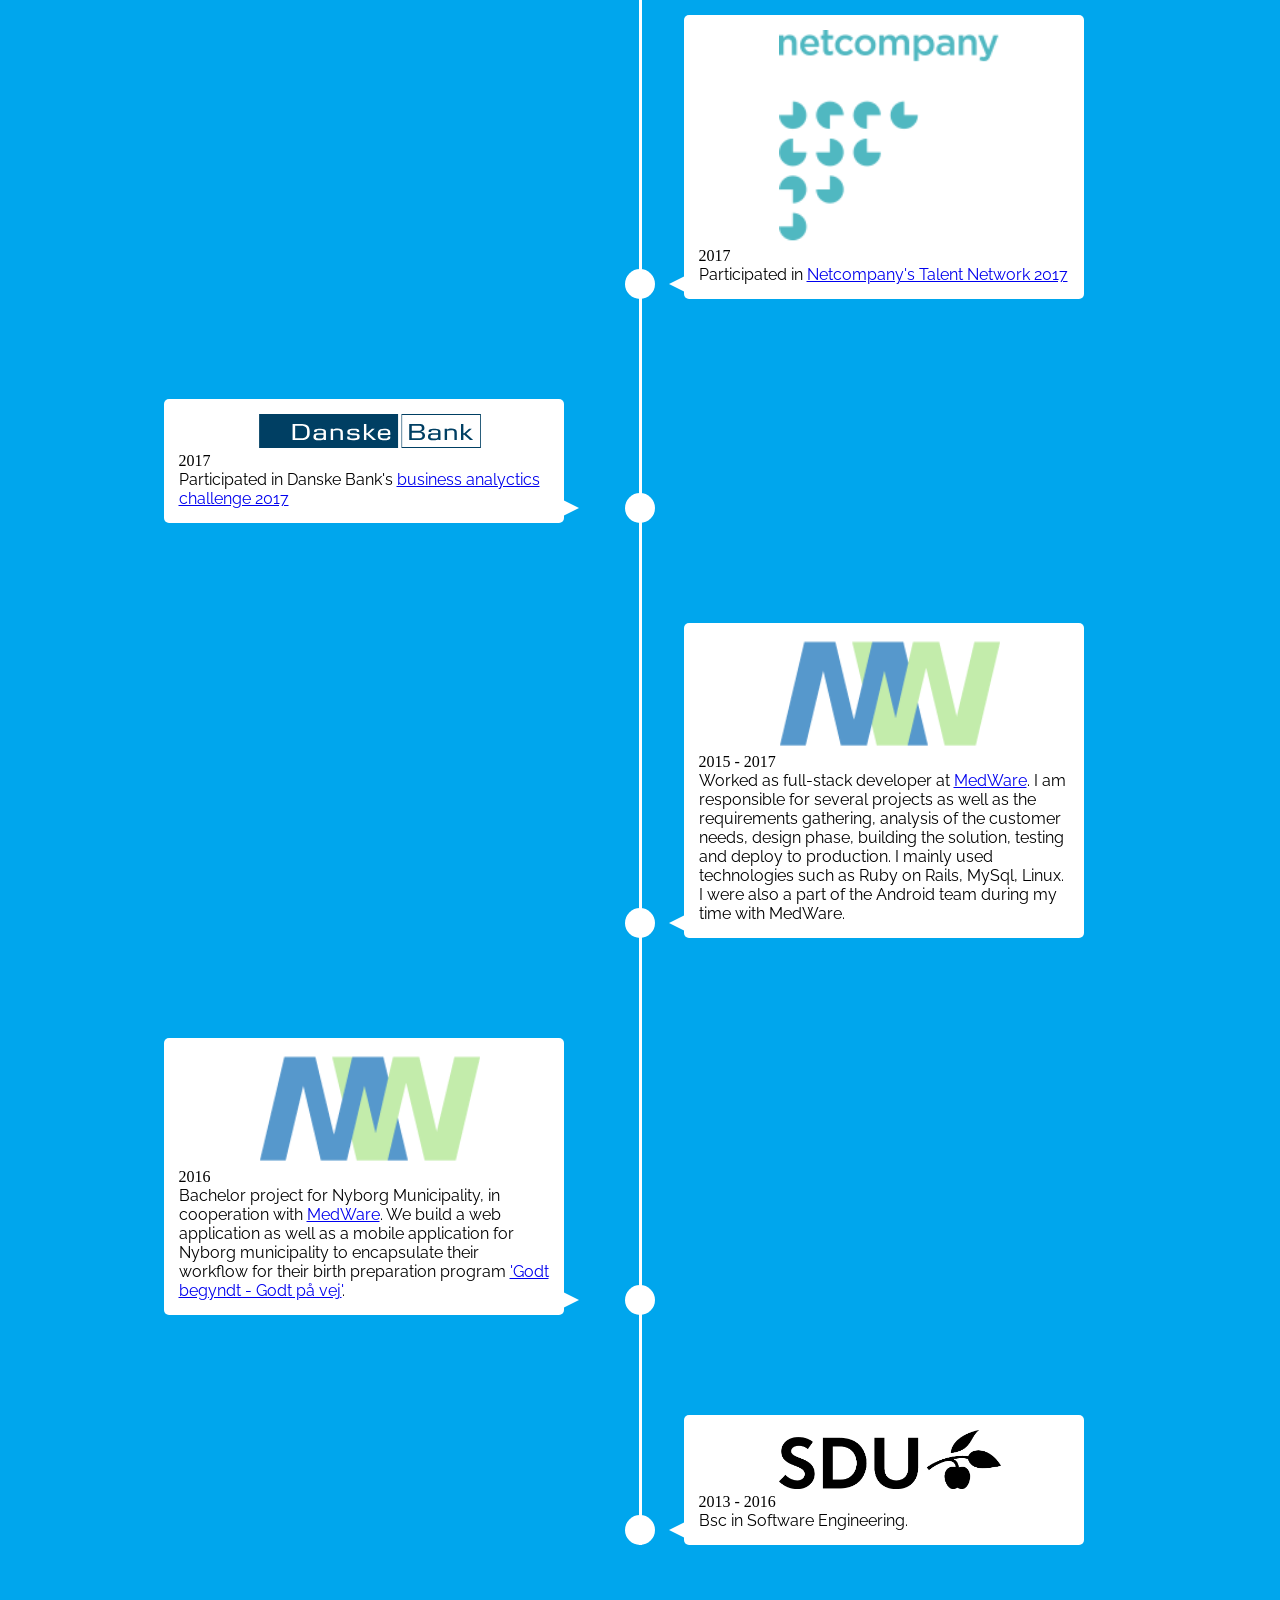
==== commit 9e17dd9d: "Update index.html" ====
--- a/index.html
+++ b/index.html
@@ -115,7 +115,7 @@
         <li>
           <div>
             <img class="img-stock" src="Images/avatar.png" /><br/>
-            <time>2015 - Now</time><br/>
+            <time>2015 - 2017</time><br/>
             <p class="info">
               Worked as full-stack developer at <a href="http://www.medware.dk">MedWare</a>. I am responsible for several projects as well as the requirements
               gathering, analysis of the customer needs, design phase, building the solution, testing and deploy to production.
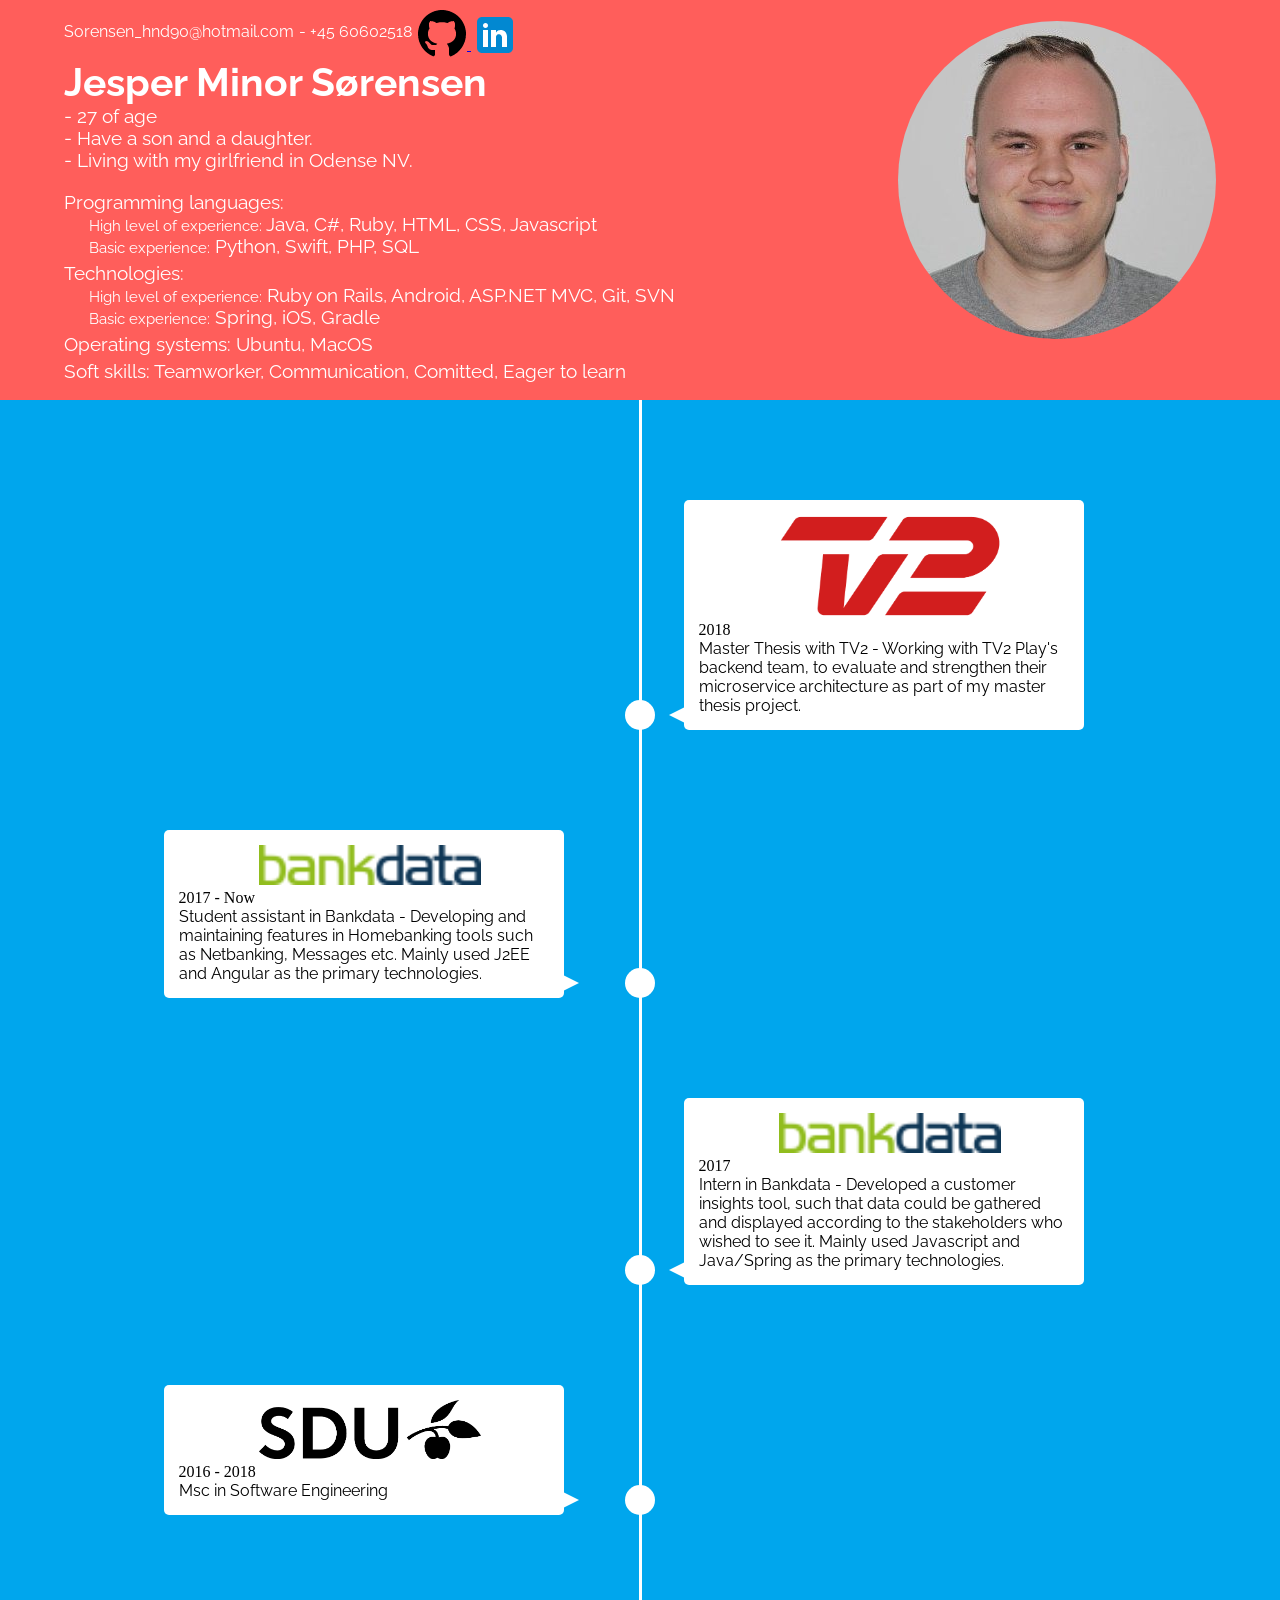
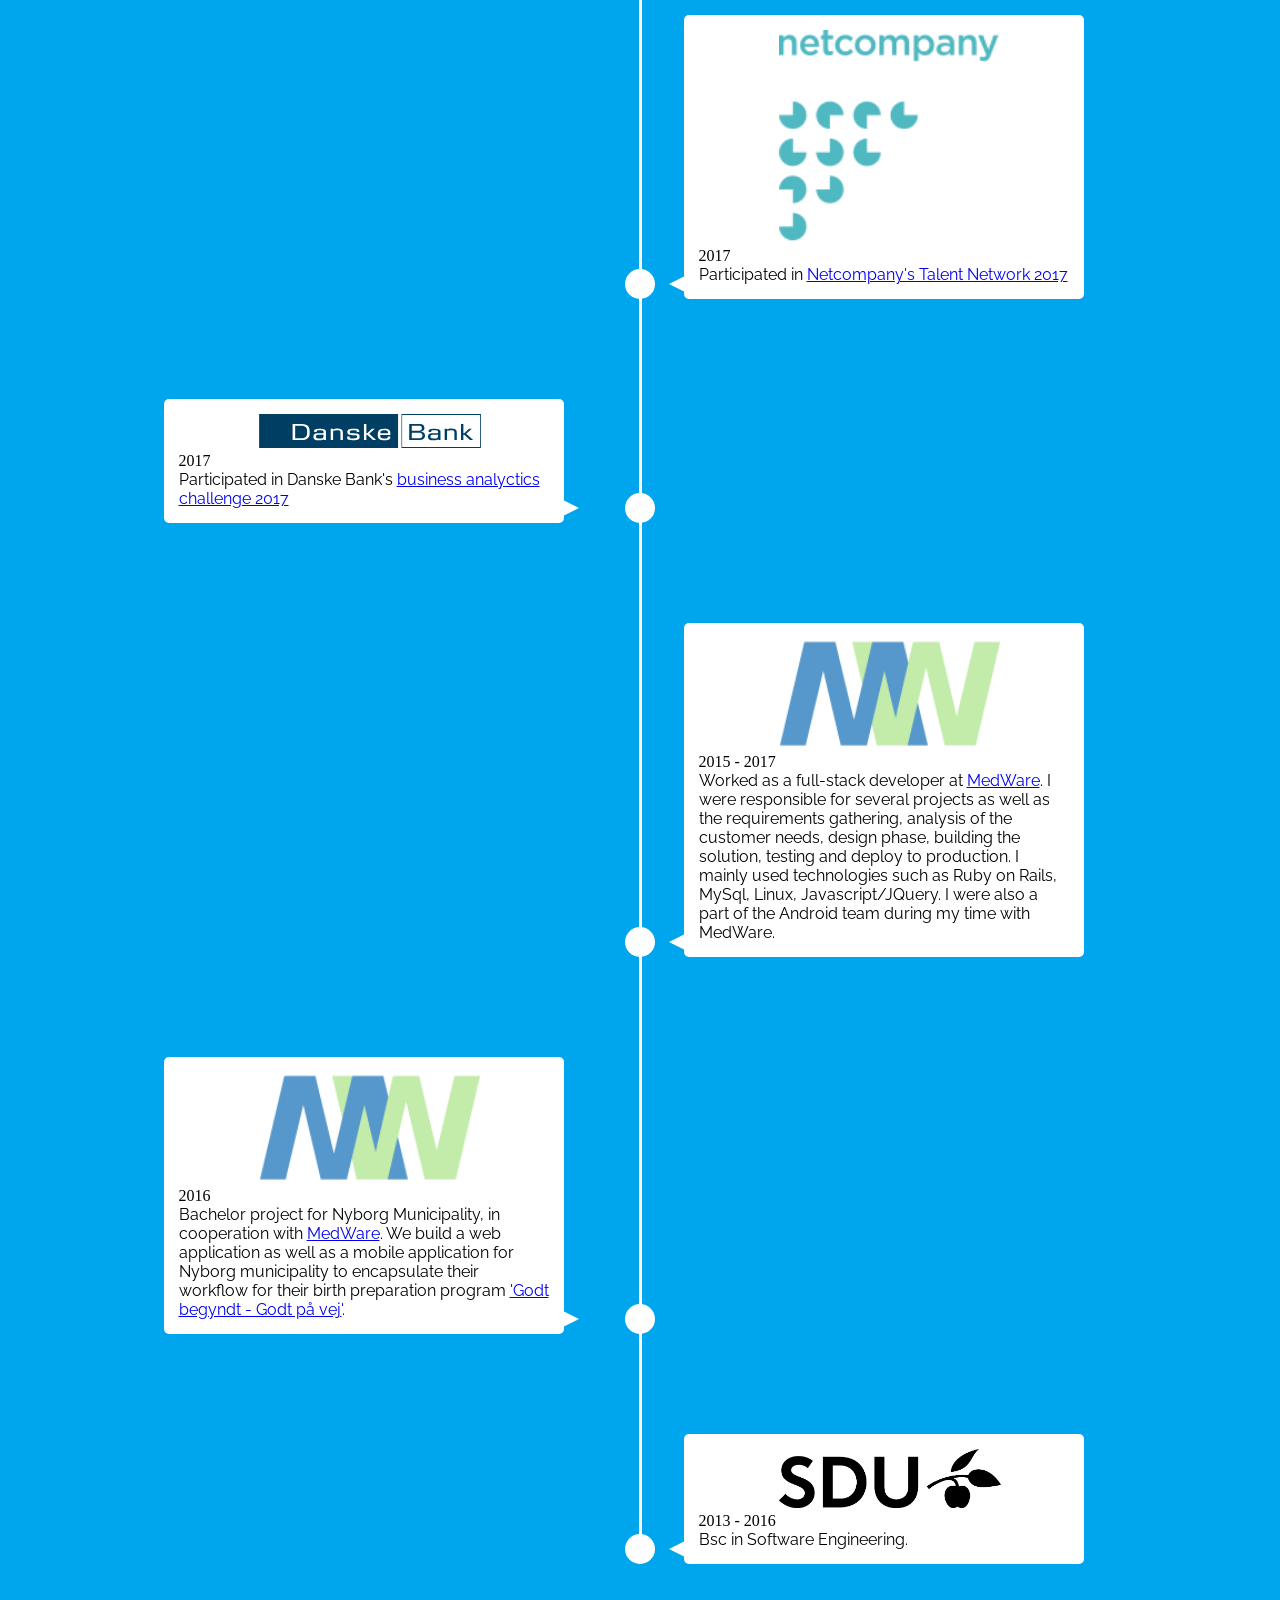
==== commit 228aa3a9: "Update index.html" ====
--- a/index.html
+++ b/index.html
@@ -117,9 +117,9 @@
             <img class="img-stock" src="Images/avatar.png" /><br/>
             <time>2015 - 2017</time><br/>
             <p class="info">
-              Worked as full-stack developer at <a href="http://www.medware.dk">MedWare</a>. I am responsible for several projects as well as the requirements
+              Worked as a full-stack developer at <a href="http://www.medware.dk">MedWare</a>. I were responsible for several projects as well as the requirements
               gathering, analysis of the customer needs, design phase, building the solution, testing and deploy to production.
-              I mainly used technologies such as Ruby on Rails, MySql, Linux.
+              I mainly used technologies such as Ruby on Rails, MySql, Linux, Javascript/JQuery.
               I were also a part of the Android team during my time with MedWare.
             </p>
           </div>
